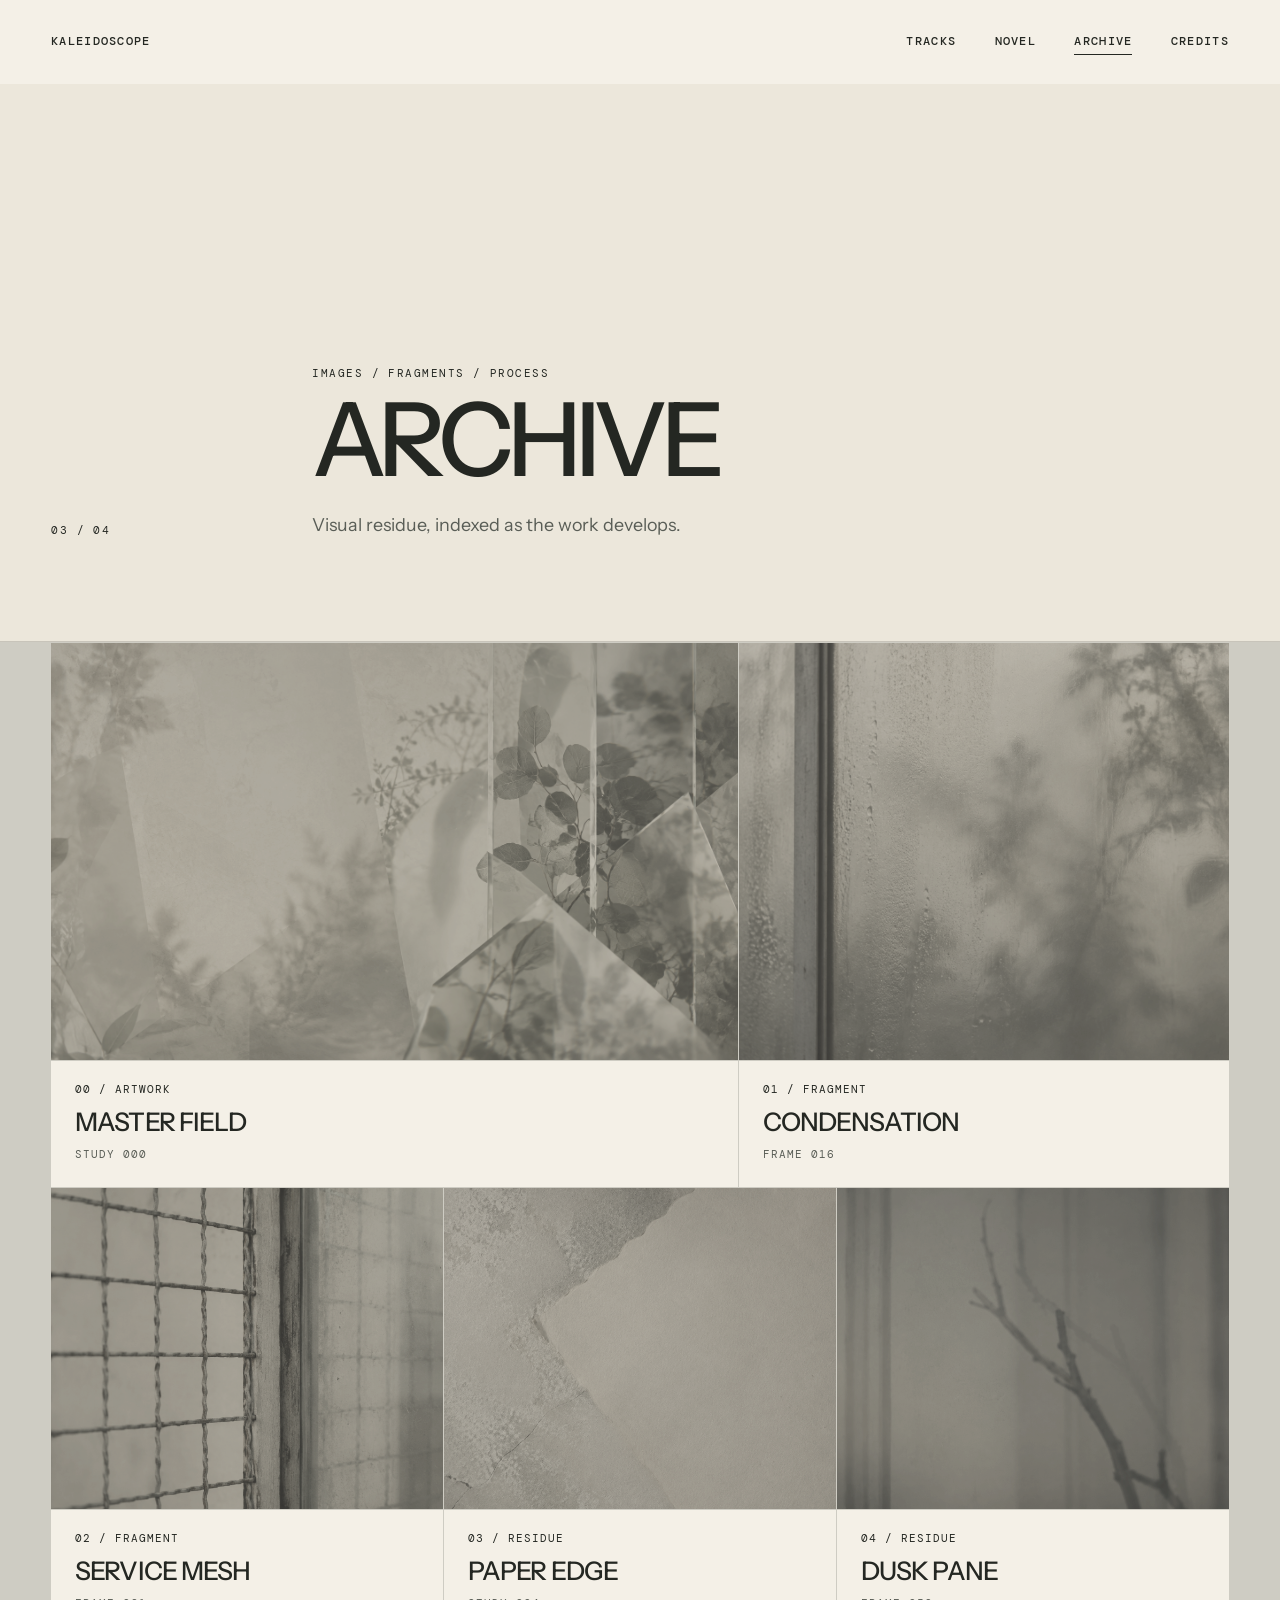
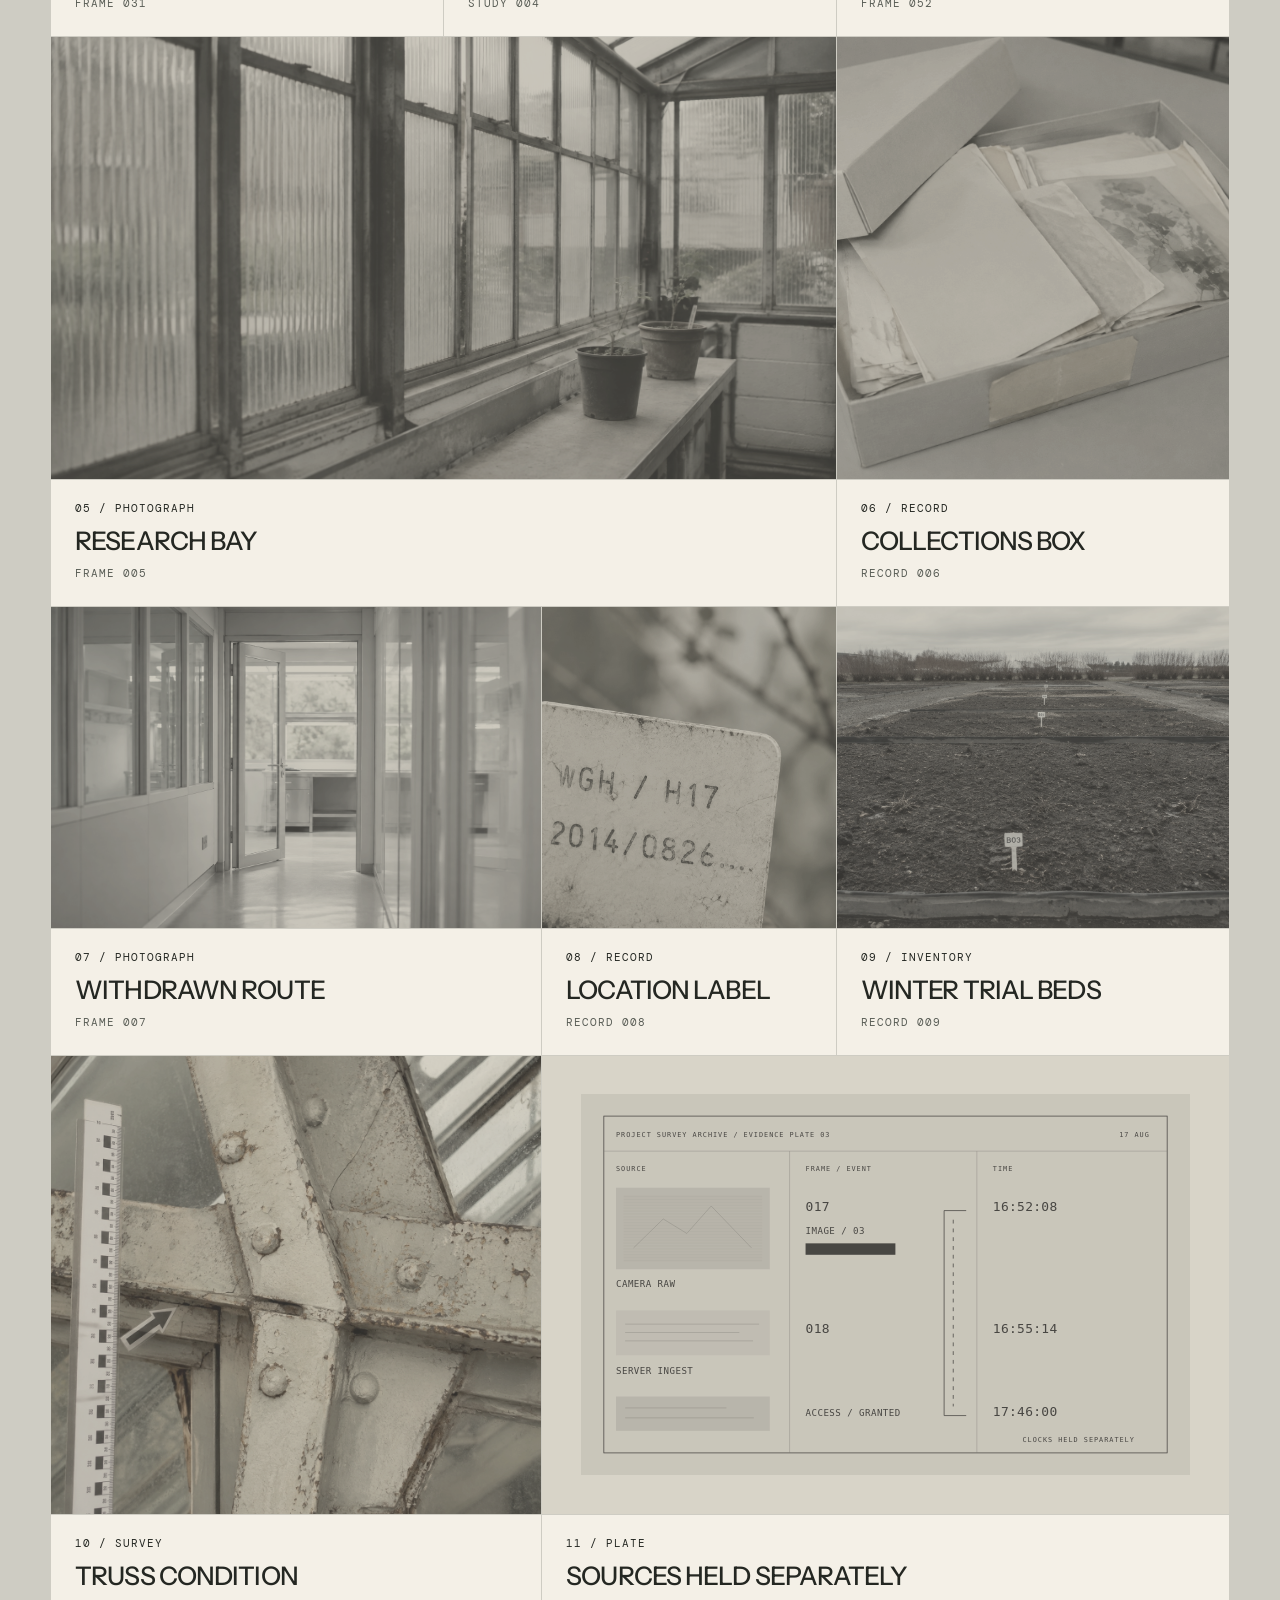
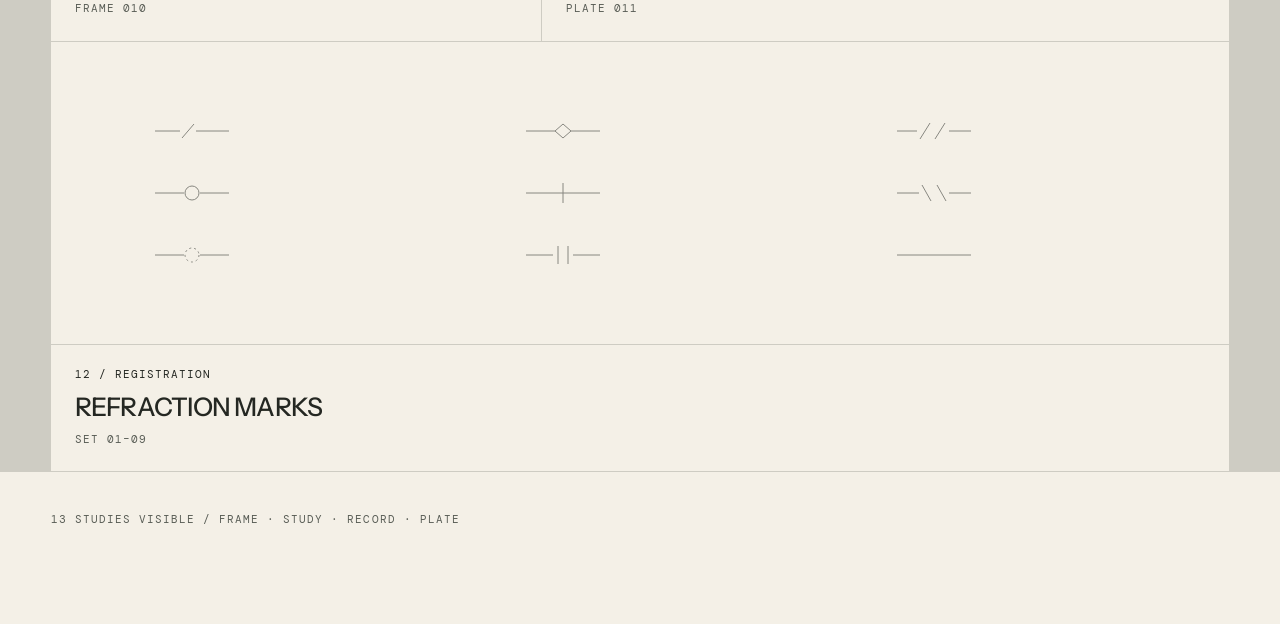
==== archive.html @ e3d9db4b "Add narrative image sequence" ====
<!doctype html>
<html lang="en">
<head>
  <meta charset="utf-8">
  <meta name="viewport" content="width=device-width, initial-scale=1">
  <title>Archive — Kaleidoscope</title>
  <link rel="stylesheet" href="css/main.css?v=20260908c">
</head>
<body>
  <header class="site-header is-scrolled" data-header>
    <a class="brand" href="index.html">KALEIDOSCOPE</a>
    <button class="menu-toggle" type="button" aria-expanded="false" aria-controls="site-nav">Menu</button>
    <nav class="site-nav" id="site-nav" aria-label="Primary navigation">
      <a href="tracks.html">Tracks</a><a href="novel.html">Novel</a><a href="archive.html" aria-current="page">Archive</a><a href="credits.html">Credits</a>
    </nav>
  </header>
  <main class="site-page">
    <header class="page-intro page-grid archive-intro">
      <p class="section-index">03 / 04</p>
      <div><p class="eyebrow">Images / fragments / process</p><h1>Archive</h1><p class="lede">Visual residue, indexed as the work develops.</p></div>
    </header>
    <section class="archive-grid" aria-label="Archive collections">
      <article class="archive-card archive-card--cover">
        <figure><img src="assets/images/kaleidoscope-hero.png" alt="Refracted leaves and glass from the Kaleidoscope cover study"></figure>
        <div class="archive-meta"><p>00 / Artwork</p><h2>Master field</h2><span>Study 000</span></div>
      </article>
      <article class="archive-card archive-card--glass">
        <figure><img src="assets/images/fragment-condensation.jpg" alt="Condensation and indistinct shadows on greenhouse glass" loading="lazy"></figure>
        <div class="archive-meta"><p>01 / Fragment</p><h2>Condensation</h2><span>Frame 016</span></div>
      </article>
      <article class="archive-card archive-card--mesh">
        <figure><img src="assets/images/fragment-mesh-glass.jpg" alt="A close crop of weathered wire mesh beside old glass" loading="lazy"></figure>
        <div class="archive-meta"><p>02 / Fragment</p><h2>Service mesh</h2><span>Frame 031</span></div>
      </article>
      <article class="archive-card archive-card--paper">
        <figure><img src="assets/images/fragment-paper-wall.jpg" alt="A torn paper edge crossing a pale weathered wall" loading="lazy"></figure>
        <div class="archive-meta"><p>03 / Residue</p><h2>Paper edge</h2><span>Study 004</span></div>
      </article>
      <article class="archive-card archive-card--dusk">
        <figure><img src="assets/images/fragment-dusk-branch.jpg" alt="A blurred branch doubled in a dusk window" loading="lazy"></figure>
        <div class="archive-meta"><p>04 / Residue</p><h2>Dusk pane</h2><span>Frame 052</span></div>
      </article>
      <article class="archive-card archive-card--research">
        <figure><img src="assets/images/research-greenhouse.jpg" alt="A quiet working bay inside the Old Garden research greenhouse" loading="lazy"></figure>
        <div class="archive-meta"><p>05 / Photograph</p><h2>Research bay</h2><span>Frame 005</span></div>
      </article>
      <article class="archive-card archive-card--box">
        <figure><img src="assets/images/archive-box.jpg" alt="An open gray archive box holding folders and a transparent photograph sleeve" loading="lazy"></figure>
        <div class="archive-meta"><p>06 / Record</p><h2>Collections box</h2><span>Record 006</span></div>
      </article>
      <article class="archive-card archive-card--corridor">
        <figure><img src="assets/images/orchid-corridor.jpg" alt="An empty cold-white research corridor and partly open glass door" loading="lazy"></figure>
        <div class="archive-meta"><p>07 / Photograph</p><h2>Withdrawn route</h2><span>Frame 007</span></div>
      </article>
      <article class="archive-card archive-card--label">
        <figure><img src="assets/images/h17-label.jpg" alt="A weathered plant label marked WGH H17 with a partial accession number" loading="lazy"></figure>
        <div class="archive-meta"><p>08 / Record</p><h2>Location label</h2><span>Record 008</span></div>
      </article>
      <article class="archive-card archive-card--beds">
        <figure><img src="assets/images/winter-trial-beds.jpg" alt="Empty-looking winter nursery beds with B03, B04, and B05 markers" loading="lazy"></figure>
        <div class="archive-meta"><p>09 / Inventory</p><h2>Winter trial beds</h2><span>Record 009</span></div>
      </article>
      <article class="archive-card archive-card--survey">
        <figure><img src="assets/images/condition-survey.jpg" alt="A corroded greenhouse truss joint beside a measurement scale" loading="lazy"></figure>
        <div class="archive-meta"><p>10 / Survey</p><h2>Truss condition</h2><span>Frame 010</span></div>
      </article>
      <article class="archive-card archive-card--plate">
        <figure><img src="assets/images/evidence-plate.svg" alt="Evidence plate separating camera, server, and badge timestamps" loading="lazy"></figure>
        <div class="archive-meta"><p>11 / Plate</p><h2>Sources held separately</h2><span>Plate 011</span></div>
      </article>
      <article class="archive-card archive-card--marks">
        <div class="archive-mark-set" aria-hidden="true">
          <svg><use href="assets/images/refraction-marks.svg#mark-01"></use></svg>
          <svg><use href="assets/images/refraction-marks.svg#mark-02"></use></svg>
          <svg><use href="assets/images/refraction-marks.svg#mark-03"></use></svg>
          <svg><use href="assets/images/refraction-marks.svg#mark-04"></use></svg>
          <svg><use href="assets/images/refraction-marks.svg#mark-05"></use></svg>
          <svg><use href="assets/images/refraction-marks.svg#mark-06"></use></svg>
          <svg><use href="assets/images/refraction-marks.svg#mark-07"></use></svg>
          <svg><use href="assets/images/refraction-marks.svg#mark-08"></use></svg>
          <svg><use href="assets/images/refraction-marks.svg#mark-09"></use></svg>
        </div>
        <div class="archive-meta"><p>12 / Registration</p><h2>Refraction marks</h2><span>Set 01–09</span></div>
      </article>
    </section>
    <p class="archive-status">13 studies visible / frame · study · record · plate</p>
  </main>
  <script src="js/main.js"></script>
</body>
</html>
---- css/main.css ----
@import url('https://api.fontshare.com/v2/css?f[]=cabinet-grotesk@500&display=swap');
@import url('https://fonts.googleapis.com/css2?family=DM+Mono:wght@300;400;500&family=Instrument+Sans:wght@400;500;600&family=Noto+Serif+SC:wght@400;500&display=swap');

:root {
  --paper: #ece7db;
  --paper-soft: #f4f0e7;
  --paper-deep: #d8d4c8;
  --ink: #242722;
  --ink-soft: #595d56;
  --sage: #747c70;
  --sage-dark: #50594f;
  --sage-pale: #c4c8bc;
  --glass-blue: #6f7c84;
  --cold-gray: #9ba1a0;
  --line: rgba(36, 39, 34, .18);
  --serif: "Noto Serif SC", "Songti SC", "STSong", Georgia, serif;
  --sans: "Instrument Sans", "Noto Sans SC", "PingFang SC", "Microsoft YaHei", sans-serif;
  --display: "Cabinet Grotesk", "Instrument Sans", "Noto Sans SC", "PingFang SC", sans-serif;
  --mono: "DM Mono", "SFMono-Regular", Consolas, monospace;
  --gutter: clamp(1.25rem, 4vw, 4.5rem);
  --header-h: 5.25rem;
}

* { box-sizing: border-box; }
html { scroll-behavior: smooth; }
body {
  margin: 0;
  background: var(--paper-soft);
  color: var(--ink);
  font-family: var(--sans);
  -webkit-font-smoothing: antialiased;
}
a { color: inherit; }
button { color: inherit; }
::selection { background: var(--glass-blue); color: var(--paper-soft); }
:focus-visible { outline: 1px solid var(--glass-blue); outline-offset: 5px; }

.site-header {
  position: fixed;
  z-index: 30;
  top: 0;
  left: 0;
  right: 0;
  height: var(--header-h);
  display: flex;
  align-items: center;
  justify-content: space-between;
  padding: 0 var(--gutter);
  border-bottom: 1px solid transparent;
  transition: background-color .25s ease, border-color .25s ease;
}
.site-header.is-scrolled {
  background: color-mix(in srgb, var(--paper-soft) 88%, transparent);
  border-color: var(--line);
  -webkit-backdrop-filter: blur(16px);
  backdrop-filter: blur(16px);
}
.home .site-header { color: #20231d; }
.brand,
.site-nav a,
.menu-toggle {
  font: 500 .73rem/1 var(--mono);
  letter-spacing: .11em;
  text-transform: uppercase;
  text-decoration: none;
}
.site-nav { display: flex; gap: clamp(1.25rem, 3vw, 3.5rem); }
.site-nav a { position: relative; padding: .45rem 0; }
.site-nav a::after {
  content: "";
  position: absolute;
  left: 0;
  right: 100%;
  bottom: 0;
  height: 1px;
  background: currentColor;
  transition: right .25s ease;
}
.site-nav a:hover::after,
.site-nav a[aria-current="page"]::after { right: 0; }
.menu-toggle { display: none; border: 0; background: none; padding: .6rem 0; }

.hero {
  position: relative;
  min-height: 100svh;
  overflow: hidden;
  background: var(--paper);
}
.hero-image,
.hero-wash { position: absolute; inset: -6px; }
.hero-image {
  background: url("../assets/images/kaleidoscope-hero.png") center/cover no-repeat;
  opacity: .72;
  -webkit-mask-image: linear-gradient(90deg, transparent 0%, rgba(0,0,0,.18) 27%, #000 63%);
  mask-image: linear-gradient(90deg, transparent 0%, rgba(0,0,0,.18) 27%, #000 63%);
  transform: translate3d(var(--parallax-x, 0), var(--parallax-y, 0), 0) scale(1.015);
  will-change: transform;
}
.hero-wash {
  background:
    linear-gradient(90deg, rgba(236,231,219,.12) 0%, rgba(236,231,219,.04) 58%, rgba(111,124,132,.08) 100%),
    linear-gradient(0deg, rgba(36,39,34,.08), transparent 30%);
}
.hero-copy {
  position: absolute;
  z-index: 2;
  left: var(--gutter);
  top: 50%;
  width: min(43rem, calc(100% - 2 * var(--gutter)));
  transform: translateY(-43%);
}
.eyebrow,
.section-index,
.kicker {
  margin: 0;
  font: 400 .7rem/1.5 var(--mono);
  letter-spacing: .13em;
  text-transform: uppercase;
}
.hero h1 {
  position: relative;
  margin: .8rem 0 0;
  font: 500 clamp(3.45rem, 9.5vw, 9.4rem)/.87 var(--display);
  letter-spacing: -.075em;
  text-transform: uppercase;
}
.hero h1::after {
  content: "KALEIDOSCOPE";
  position: absolute;
  inset: 0;
  color: rgba(111, 124, 132, .16);
  pointer-events: none;
  transform: translateX(1.5px);
}
.hero-cn {
  margin: 1.25rem 0 0 11px;
  font: 500 clamp(.95rem, 1.3vw, 1.25rem)/1.4 var(--serif);
  letter-spacing: .4em;
}
.hero-line {
  margin: clamp(3.25rem, 8vh, 6.5rem) 0 0;
  font: 500 clamp(1.15rem, 2vw, 1.75rem)/1.32 var(--sans);
  letter-spacing: -.03em;
}
.scroll-cue {
  position: absolute;
  z-index: 3;
  left: 50%;
  bottom: 1.7rem;
  display: grid;
  width: 3rem;
  height: 3rem;
  place-items: center;
  border: 1px solid rgba(37,39,32,.28);
  border-radius: 50%;
  background: rgba(241,235,220,.54);
  font-size: 1.25rem;
  text-decoration: none;
  transform: translateX(-50%);
  transition: transform .25s ease, background .25s ease;
}
.scroll-cue:hover { transform: translateX(-50%) translateY(3px); background: var(--paper-soft); }

.page-grid {
  display: grid;
  grid-template-columns: minmax(5.5rem, 1fr) minmax(0, 4fr);
  gap: 2rem;
  padding-inline: var(--gutter);
}
.entrance {
  position: relative;
  min-height: 62vh;
  align-items: start;
  padding-top: clamp(6rem, 11vw, 9rem);
  padding-bottom: clamp(6rem, 11vw, 9rem);
  background: var(--sage-dark);
  color: var(--paper-soft);
  overflow: hidden;
}
.entrance-copy { position: relative; z-index: 2; max-width: 32rem; }
.entrance-fragment {
  position: absolute;
  right: 0;
  bottom: 0;
  width: clamp(20rem, 35vw, 38rem);
  height: 64%;
  border: 1px solid rgba(244, 240, 231, .24);
  background: url("../assets/images/research-greenhouse.jpg") 74% center / cover no-repeat;
  opacity: .065;
  filter: grayscale(.82) contrast(.9);
  mix-blend-mode: luminosity;
  -webkit-mask-image: linear-gradient(135deg, transparent 0%, #000 42%);
  mask-image: linear-gradient(135deg, transparent 0%, #000 42%);
}
.entrance-fragment::after {
  content: "";
  position: absolute;
  inset: 8%;
  border: 1px dashed currentColor;
}
.entrance-fragment span {
  position: absolute;
  left: .75rem;
  bottom: .65rem;
  font: .58rem/1 var(--mono);
  letter-spacing: .08em;
  text-transform: uppercase;
}
.entrance-credit {
  margin: clamp(3rem, 7vw, 5rem) 0 1.5rem;
  font: 400 .76rem/1.4 var(--mono);
  letter-spacing: .1em;
  text-transform: uppercase;
}
.text-link,
.bracket-link {
  display: inline-flex;
  gap: .75rem;
  align-items: center;
  font: 500 .76rem/1 var(--mono);
  letter-spacing: .09em;
  text-transform: uppercase;
  text-decoration: none;
}
.text-link { border-bottom: 1px solid currentColor; padding-bottom: .55rem; }

.home-track-preview {
  padding: clamp(6rem, 11vw, 10rem) var(--gutter);
  background: var(--paper-soft);
}
.preview-head {
  display: grid;
  grid-template-columns: minmax(5.5rem, 1fr) minmax(0, 4fr);
  gap: 2rem;
  align-items: end;
  margin-bottom: clamp(3.5rem, 7vw, 6rem);
}
.preview-head h2 {
  margin: 0;
  font: 500 clamp(3rem, 7vw, 7rem)/.9 var(--sans);
  letter-spacing: -.07em;
  text-transform: uppercase;
}
.preview-list { border-top: 1px solid var(--line); }
.preview-list a {
  display: grid;
  grid-template-columns: minmax(5.5rem, 1fr) minmax(0, 4fr) auto;
  gap: 2rem;
  align-items: center;
  min-height: 5.5rem;
  border-bottom: 1px solid var(--line);
  text-decoration: none;
  transition: padding .25s ease, background-color .25s ease;
}
.preview-list a:hover {
  padding-inline: 1rem;
  background: color-mix(in srgb, var(--glass-blue) 12%, transparent);
}
.preview-list span { font: 400 .72rem/1 var(--mono); }
.preview-list strong {
  font: 500 clamp(1.1rem, 2vw, 1.7rem)/1.2 var(--sans);
  letter-spacing: -.025em;
}
.preview-list strong[lang] { font-family: var(--serif); }
.preview-all { margin-top: 3rem; }

.site-page { padding-top: var(--header-h); min-height: 100vh; }
.page-intro {
  min-height: 62vh;
  align-items: end;
  padding-top: 8rem;
  padding-bottom: clamp(4rem, 8vw, 7rem);
  background: var(--paper);
  border-bottom: 1px solid var(--line);
}
.page-intro h1,
.directory-head h1 {
  margin: .65rem 0 1.5rem;
  font: 500 clamp(3.1rem, 8vw, 8rem)/.92 var(--sans);
  letter-spacing: -.07em;
  text-transform: uppercase;
}
.lede { max-width: 39rem; margin: 0; color: var(--ink-soft); font-size: clamp(1rem, 1.4vw, 1.22rem); line-height: 1.55; }

.track-list { background: var(--paper-soft); }
.track {
  position: relative;
  min-height: clamp(22rem, 42vh, 28rem);
  display: grid;
  grid-template-columns: minmax(5.5rem, 1fr) minmax(14rem, 2.5fr) minmax(10rem, 1.5fr);
  gap: 2rem;
  align-items: center;
  padding: clamp(3rem, 7vw, 6.5rem) var(--gutter);
  border-bottom: 1px solid var(--line);
  overflow: hidden;
  transition: background-color .35s ease, color .35s ease;
}
.track.has-fragment { min-height: clamp(28rem, 56vh, 36rem); }
.track::before {
  content: "";
  position: absolute;
  inset: 0;
  opacity: 0;
  background: linear-gradient(120deg, rgba(111,124,132,.13), rgba(236,231,219,.18));
  transition: opacity .35s ease;
}
.track:hover::before { opacity: 1; }
.track > * { position: relative; z-index: 1; }
.track-mark {
  position: absolute;
  z-index: 2;
  left: var(--gutter);
  bottom: clamp(1.5rem, 3vw, 2.25rem);
  width: 4.4rem;
  height: 1.35rem;
  fill: none;
  stroke: currentColor;
  stroke-width: 1;
  stroke-linecap: square;
  opacity: .32;
}
.track-fragment {
  position: absolute;
  z-index: 0;
  margin: 0;
  pointer-events: none;
  mix-blend-mode: multiply;
}
.track-fragment img {
  display: block;
  width: 100%;
  height: 100%;
  object-fit: cover;
  filter: grayscale(.7) contrast(.88) saturate(.45);
}
.track-fragment-03 {
  top: 13%;
  right: 5%;
  width: clamp(9rem, 22vw, 21rem);
  height: 72%;
  opacity: .34;
  -webkit-mask-image: linear-gradient(90deg, transparent 0%, #000 22%, #000 76%, transparent 100%);
  mask-image: linear-gradient(90deg, transparent 0%, #000 22%, #000 76%, transparent 100%);
}
.track-fragment-03 img { object-position: 51% center; }
.track-fragment-03 span,
.track-fragment-04 span,
.track-fragment-08 span,
.track-fragment-09 span {
  position: absolute;
  z-index: 2;
  right: .85rem;
  bottom: .75rem;
  font: .58rem/1 var(--mono);
  letter-spacing: .1em;
  text-transform: uppercase;
}
.track-fragment-04 {
  right: 3%;
  bottom: 8%;
  width: min(38vw, 37rem);
  height: 54%;
  opacity: .3;
  -webkit-mask-image: linear-gradient(90deg, transparent, #000 24%, #000 88%, transparent);
  mask-image: linear-gradient(90deg, transparent, #000 24%, #000 88%, transparent);
}
.track-fragment-04 img { object-position: 18% 50%; }
.track-fragment-05 {
  top: 12%;
  right: 24%;
  width: clamp(10rem, 23vw, 22rem);
  height: 74%;
  opacity: .42;
  background: url("../assets/images/fragment-condensation.jpg") center / cover no-repeat;
  filter: grayscale(.62) contrast(.9);
  -webkit-mask-image: linear-gradient(90deg, transparent, #000 18%, #000 82%, transparent);
  mask-image: linear-gradient(90deg, transparent, #000 18%, #000 82%, transparent);
}
.track-fragment-05::before,
.track-fragment-05::after {
  content: "";
  position: absolute;
  inset: 0;
  background: inherit;
  mix-blend-mode: multiply;
}
.track-fragment-05::before {
  opacity: .52;
  filter: sepia(.35) hue-rotate(154deg) saturate(.9);
  clip-path: polygon(0 0, 100% 0, 100% 46%, 0 52%);
  transform: translateX(-3px);
}
.track-fragment-05::after {
  opacity: .45;
  filter: sepia(.25) hue-rotate(318deg) saturate(.75);
  clip-path: polygon(0 52%, 100% 46%, 100% 100%, 0 100%);
  transform: translateX(3px);
}
.track-fragment-05 span {
  position: absolute;
  z-index: 2;
  font: .58rem/1 var(--mono);
  letter-spacing: .1em;
  text-transform: uppercase;
}
.track-fragment-05 span { right: .4rem; bottom: .5rem; }
.track-shift:hover .track-fragment-05::before { transform: translateX(-5px); }
.track-shift:hover .track-fragment-05::after { transform: translateX(5px); }
.track-fragment-08 {
  right: 0;
  bottom: 0;
  width: min(42vw, 40rem);
  height: 43%;
  opacity: .16;
  -webkit-mask-image: linear-gradient(90deg, transparent, #000 24%, #000 88%, transparent);
  mask-image: linear-gradient(90deg, transparent, #000 24%, #000 88%, transparent);
}
.track-fragment-08 img { object-position: 50% 44%; filter: grayscale(.78) contrast(1.02) saturate(.3); }
.track-fragment-09 {
  right: 0;
  bottom: 0;
  width: min(44vw, 42rem);
  height: 38%;
  opacity: .34;
  -webkit-mask-image: linear-gradient(90deg, transparent, #000 24%, #000 88%, transparent);
  mask-image: linear-gradient(90deg, transparent, #000 24%, #000 88%, transparent);
}
.track-fragment-09 img { object-position: 60% 42%; }
.track-no { align-self: start; margin: 0; font: 400 .77rem/1 var(--mono); letter-spacing: .12em; }
.track-name h2,
.track-name > p:first-child {
  margin: 0;
  font: 500 clamp(2.2rem, 5.4vw, 5.5rem)/.95 var(--sans);
  letter-spacing: -.055em;
  text-transform: uppercase;
}
.track-name h2 span { font-family: var(--serif); text-transform: none; }
.track-name > p:not(:first-child) { margin: 1rem 0 0; font: 400 .78rem/1.4 var(--mono); letter-spacing: .09em; text-transform: uppercase; }
.track-actions { display: flex; gap: 1rem; justify-self: end; }
.track-actions button,
.track-actions a {
  min-width: 5.25rem;
  padding: .75rem .9rem;
  border: 1px solid currentColor;
  background: transparent;
  font: 500 .7rem/1 var(--mono);
  letter-spacing: .08em;
  text-align: center;
  text-decoration: none;
  text-transform: uppercase;
  cursor: pointer;
}
.track-actions button::before,
.track-actions a::before { content: "[ "; }
.track-actions button::after,
.track-actions a::after { content: " ]"; }
.track-actions button:hover,
.track-actions a:hover { background: var(--ink); color: var(--paper-soft); }
.track-actions button:disabled {
  min-width: 11.5rem;
  border-color: var(--line);
  color: var(--ink-soft);
  cursor: not-allowed;
  opacity: .72;
}
.track-actions button:disabled:hover { background: transparent; color: var(--ink-soft); }
.track-shift { min-height: clamp(30rem, 62vh, 40rem); background: color-mix(in srgb, var(--glass-blue) 14%, var(--paper-soft)); }
.track-shift:hover .track-name { text-shadow: -1px 0 rgba(139,109,88,.34), 1px 0 rgba(111,124,132,.5); }
.track:nth-child(n + 6) .track-name { transform: translateX(1px); }
.track:nth-child(n + 6) { border-bottom-color: color-mix(in srgb, var(--glass-blue) 40%, transparent); }

.archive-grid {
  display: grid;
  grid-template-columns: repeat(12, minmax(0, 1fr));
  gap: 1px;
  padding: 1px var(--gutter);
  background: var(--line);
}
.archive-card {
  min-height: 28rem;
  display: grid;
  grid-template-rows: minmax(0, 1fr) auto;
  background: var(--paper-soft);
  overflow: hidden;
}
.archive-card--cover { grid-column: span 7; min-height: 34rem; }
.archive-card--glass { grid-column: span 5; min-height: 34rem; }
.archive-card--mesh,
.archive-card--paper,
.archive-card--dusk { grid-column: span 4; }
.archive-card--research { grid-column: span 8; min-height: 32rem; }
.archive-card--box { grid-column: span 4; min-height: 32rem; }
.archive-card--corridor { grid-column: span 5; }
.archive-card--label { grid-column: span 3; }
.archive-card--beds { grid-column: span 4; }
.archive-card--survey { grid-column: span 5; min-height: 31rem; }
.archive-card--plate { grid-column: span 7; min-height: 31rem; }
.archive-card--marks { grid-column: 1 / -1; min-height: 19rem; }
.archive-card figure {
  min-height: 0;
  margin: 0;
  overflow: hidden;
  background: var(--paper-deep);
}
.archive-card img {
  display: block;
  width: 100%;
  height: 100%;
  object-fit: cover;
  opacity: .8;
  filter: grayscale(.52) saturate(.5) contrast(.9);
  mix-blend-mode: multiply;
  transition: transform .7s cubic-bezier(.2,.7,.2,1), filter .45s ease, opacity .45s ease;
}
.archive-card--cover img { object-position: 71% center; }
.archive-card--mesh img { object-position: 17% center; }
.archive-card--paper img { object-position: 64% center; }
.archive-card--glass img { object-position: 36% center; }
.archive-card--dusk img { object-position: 64% center; }
.archive-card--research img { object-position: 66% center; }
.archive-card--box img { object-position: center 56%; }
.archive-card--corridor img { object-position: center; }
.archive-card--label img { object-position: 47% center; }
.archive-card--beds img { object-position: center 58%; }
.archive-card--survey img { object-position: 57% center; filter: grayscale(.18) saturate(.62) contrast(.96); }
.archive-card--plate img { object-fit: contain; padding: clamp(1.25rem, 3vw, 2.5rem); filter: grayscale(1) contrast(.96); }
.archive-card:hover img { transform: scale(1.018); filter: grayscale(.35) saturate(.64) contrast(.94); opacity: .9; }
.archive-card--plate:hover img { filter: grayscale(1) contrast(.96); }
.archive-meta {
  display: grid;
  grid-template-columns: 1fr auto;
  gap: .7rem 1.5rem;
  padding: 1.35rem 1.5rem 1.5rem;
  border-top: 1px solid var(--line);
}
.archive-meta h2 { grid-column: 1 / -1; }
.archive-card p,
.archive-card span,
.archive-status { font: .7rem/1.4 var(--mono); letter-spacing: .09em; text-transform: uppercase; }
.archive-card p { margin: 0; }
.archive-card h2 { margin: 0; font: 500 clamp(1.1rem, 2vw, 1.7rem)/1.05 var(--sans); letter-spacing: -.035em; text-transform: uppercase; }
.archive-card span { color: var(--ink-soft); }
.archive-status { margin: 0; padding: 2.5rem var(--gutter) 6rem; color: var(--ink-soft); }
.archive-mark-set {
  display: grid;
  grid-template-columns: repeat(3, minmax(0, 1fr));
  gap: clamp(1.2rem, 3vw, 2.5rem) clamp(2rem, 7vw, 7rem);
  align-content: center;
  padding: clamp(2.5rem, 6vw, 5rem);
}
.archive-mark-set svg {
  width: min(100%, 8rem);
  height: 1.5rem;
  fill: none;
  stroke: currentColor;
  stroke-width: 1;
  opacity: .52;
}

.credit-list { padding: clamp(5rem, 10vw, 9rem) var(--gutter); }
.credit-list > div {
  display: grid;
  grid-template-columns: minmax(16rem, 2fr) 1fr;
  gap: 2rem;
  padding: 1.6rem 0;
  border-bottom: 1px solid var(--line);
  font-size: clamp(.9rem, 1.35vw, 1.15rem);
}
.credit-list strong { font-weight: 500; }
.credit-list p { margin: 5rem 0 0; font: .72rem/1.4 var(--mono); letter-spacing: .08em; text-transform: uppercase; }

@media (max-width: 760px) {
  :root { --header-h: 4.5rem; }
  .menu-toggle { display: block; }
  .site-nav {
    position: absolute;
    top: 100%;
    left: 0;
    right: 0;
    display: none;
    flex-direction: column;
    gap: 0;
    padding: .8rem var(--gutter) 1.4rem;
    background: var(--paper-soft);
    border-bottom: 1px solid var(--line);
  }
  .site-nav.is-open { display: flex; }
  .site-nav a { padding: .85rem 0; }
  .hero-copy { transform: translateY(-38%); }
  .hero h1 { font-size: clamp(2.6rem, 11.6vw, 4.8rem); }
  .hero-wash { background: linear-gradient(90deg, rgba(236,231,219,.72), rgba(236,231,219,.2)); }
  .page-grid { grid-template-columns: 1fr; }
  .entrance .section-index { margin-bottom: 2rem; }
  .entrance-fragment { right: 0; width: 52vw; height: 48%; opacity: .055; }
  .preview-head { grid-template-columns: 1fr; }
  .preview-list a { grid-template-columns: 2.5rem 1fr auto; gap: .8rem; }
  .page-intro { min-height: 54vh; gap: 3rem; }
  .track {
    min-height: 23rem;
    grid-template-columns: 1fr auto;
    align-content: space-between;
    gap: 2.5rem 1rem;
  }
  .track.has-fragment,
  .track-shift { min-height: 27rem; }
  .track-name { grid-column: 1 / -1; }
  .track-actions { justify-self: start; }
  .track-mark { left: auto; right: var(--gutter); bottom: 1.35rem; width: 3.75rem; }
  .track-fragment-03 { right: 3%; width: 34vw; opacity: .3; }
  .track-fragment-04 { right: 0; width: 72vw; opacity: .23; }
  .track-fragment-05 { right: 10%; width: 48vw; opacity: .32; }
  .track-fragment-08 { width: 76vw; height: 31%; opacity: .13; }
  .track-fragment-09 { width: 78vw; height: 31%; opacity: .28; }
  .archive-grid { grid-template-columns: 1fr; }
  .archive-card,
  .archive-card--cover,
  .archive-card--mesh,
  .archive-card--paper,
  .archive-card--glass,
  .archive-card--dusk,
  .archive-card--research,
  .archive-card--box,
  .archive-card--corridor,
  .archive-card--label,
  .archive-card--beds,
  .archive-card--survey,
  .archive-card--plate,
  .archive-card--marks { grid-column: 1; min-height: 22rem; }
  .archive-card--marks { min-height: 17rem; }
  .archive-mark-set { gap: 1.5rem 2.5rem; padding: 2.5rem 1.5rem; }
  .credit-list > div { grid-template-columns: 1fr; gap: .65rem; }
}

@media (prefers-reduced-motion: reduce) {
  html { scroll-behavior: auto; }
  *, *::before, *::after { animation-duration: .01ms !important; animation-iteration-count: 1 !important; transition-duration: .01ms !important; }
  .hero-image { transform: none; }
}
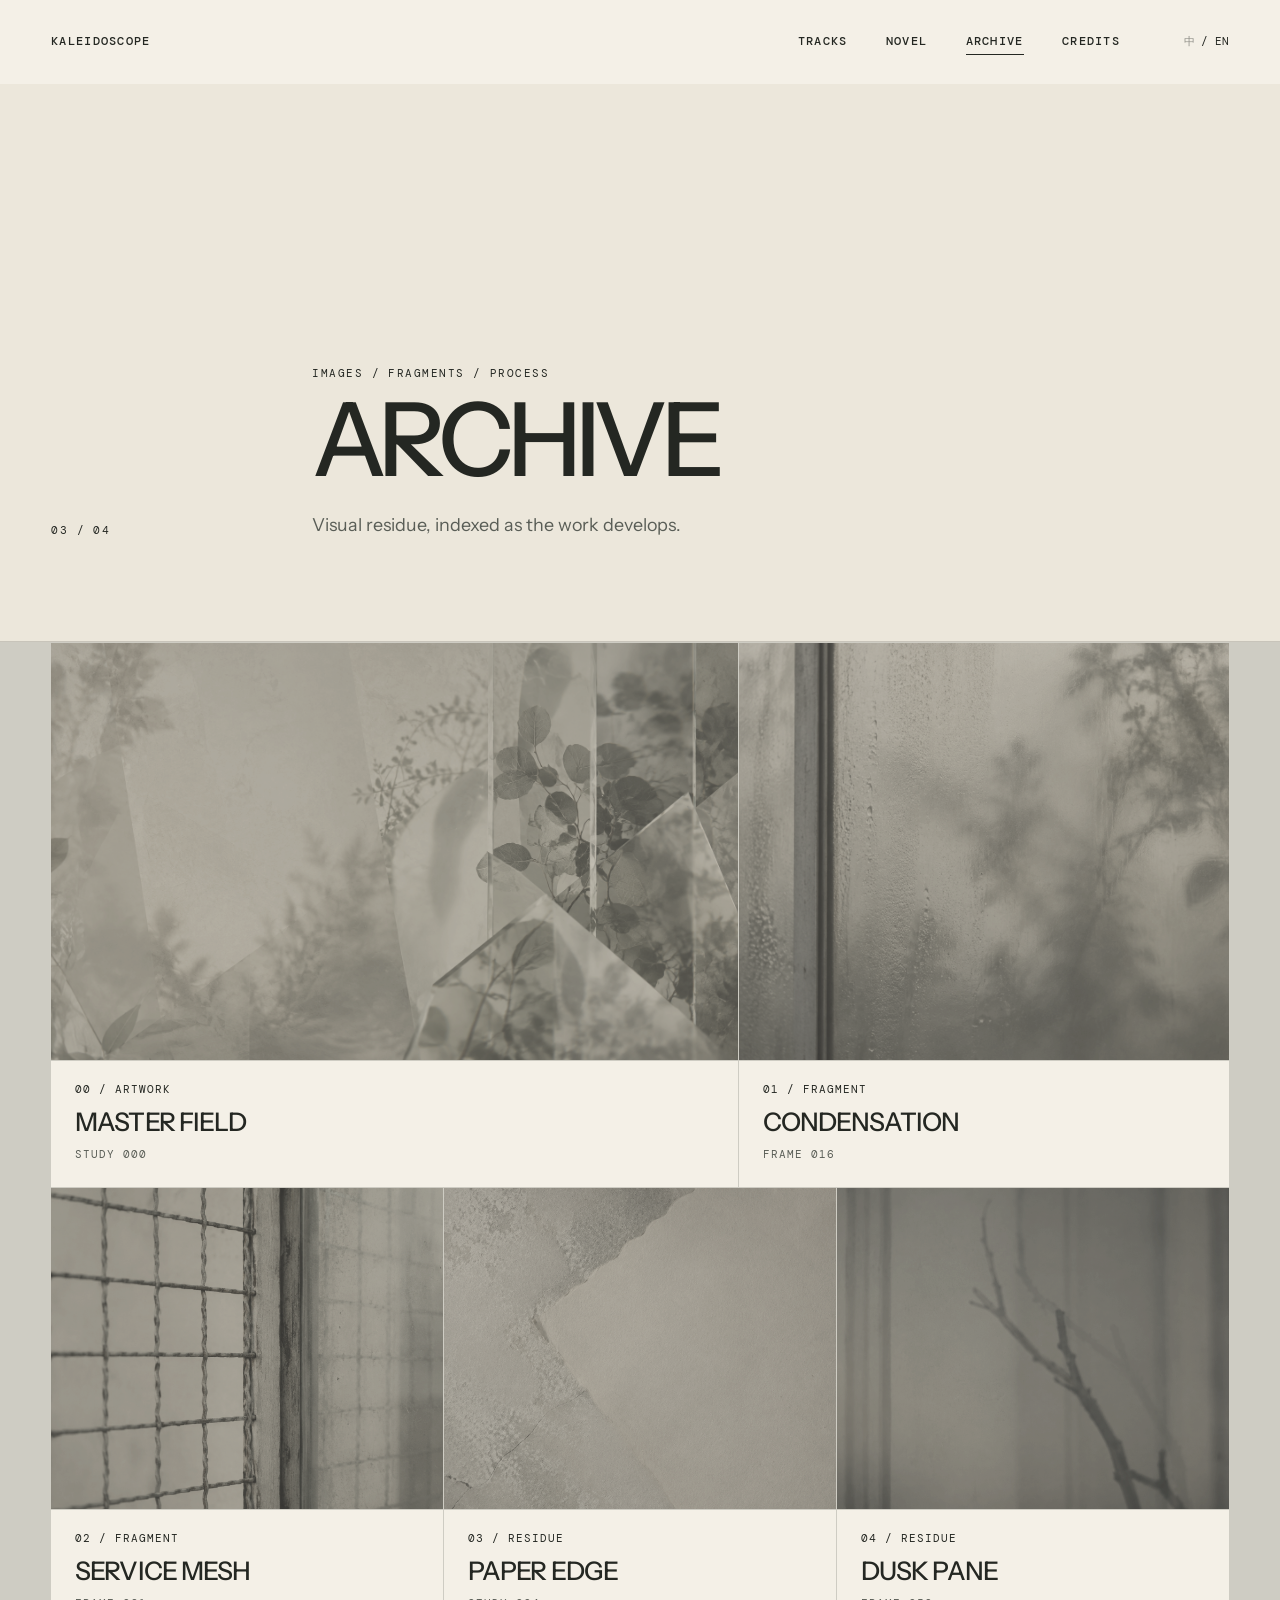
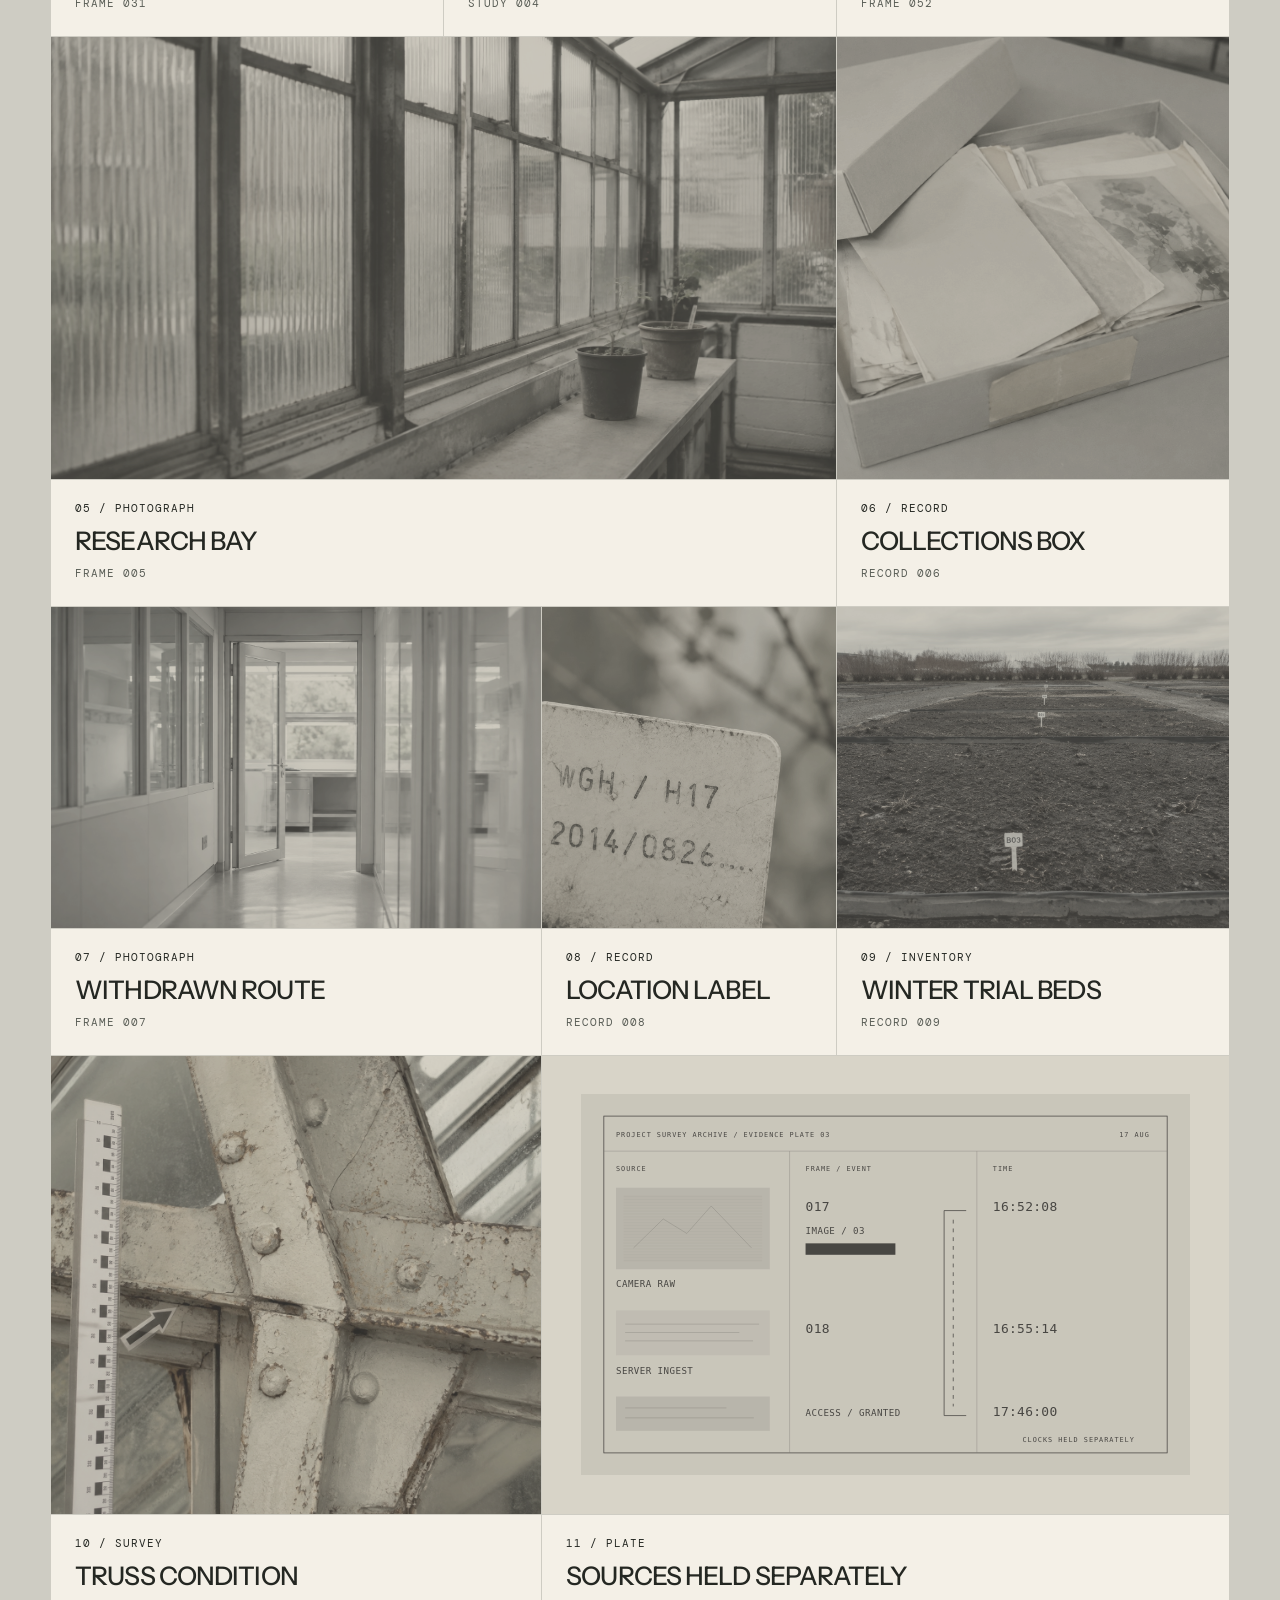
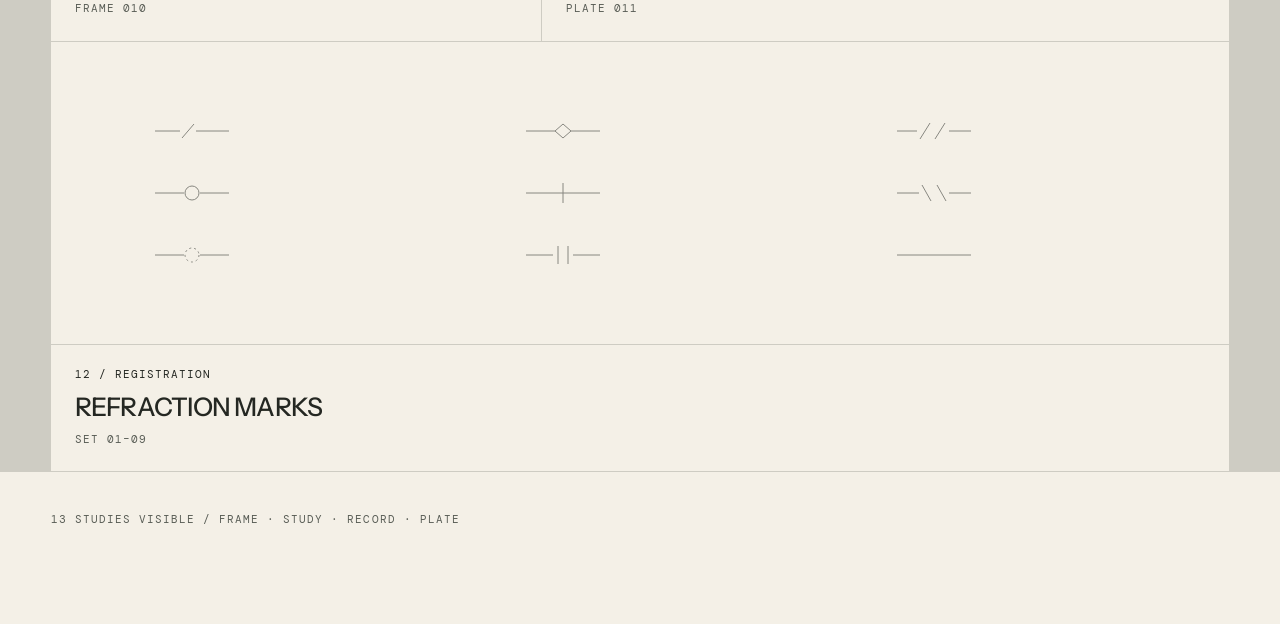
==== commit 15a3e192: "Refine homepage and add bilingual interface" ====
--- a/archive.html
+++ b/archive.html
@@ -4,22 +4,24 @@
   <meta charset="utf-8">
   <meta name="viewport" content="width=device-width, initial-scale=1">
   <title>Archive — Kaleidoscope</title>
-  <link rel="stylesheet" href="css/main.css?v=20260908c">
+  <link rel="stylesheet" href="css/main.css?v=20260908g">
+  <script src="js/i18n.js?v=20260908a" defer></script>
 </head>
 <body>
   <header class="site-header is-scrolled" data-header>
     <a class="brand" href="index.html">KALEIDOSCOPE</a>
-    <button class="menu-toggle" type="button" aria-expanded="false" aria-controls="site-nav">Menu</button>
-    <nav class="site-nav" id="site-nav" aria-label="Primary navigation">
-      <a href="tracks.html">Tracks</a><a href="novel.html">Novel</a><a href="archive.html" aria-current="page">Archive</a><a href="credits.html">Credits</a>
+    <button class="menu-toggle" type="button" aria-expanded="false" aria-controls="site-nav" data-i18n="nav.menu">Menu</button>
+    <nav class="site-nav" id="site-nav" aria-label="Primary navigation" data-i18n-aria-label="nav.label">
+      <a href="tracks.html" data-i18n="nav.tracks">Tracks</a><a href="novel.html" data-i18n="nav.novel">Novel</a><a href="archive.html" aria-current="page" data-i18n="nav.archive">Archive</a><a href="credits.html" data-i18n="nav.credits">Credits</a>
+      <span class="language-switch" role="group" aria-label="Language"><button type="button" data-lang="zh" aria-pressed="false">中</button><span aria-hidden="true">/</span><button type="button" data-lang="en" aria-pressed="false">EN</button></span>
     </nav>
   </header>
   <main class="site-page">
     <header class="page-intro page-grid archive-intro">
       <p class="section-index">03 / 04</p>
-      <div><p class="eyebrow">Images / fragments / process</p><h1>Archive</h1><p class="lede">Visual residue, indexed as the work develops.</p></div>
+      <div><p class="eyebrow" data-i18n="archive.eyebrow">Images / fragments / process</p><h1 data-i18n="archive.title">Archive</h1><p class="lede" data-i18n="archive.lede">Visual residue, indexed as the work develops.</p></div>
     </header>
-    <section class="archive-grid" aria-label="Archive collections">
+    <section class="archive-grid" aria-label="Archive collections" data-i18n-aria-label="archive.label">
       <article class="archive-card archive-card--cover">
         <figure><img src="assets/images/kaleidoscope-hero.png" alt="Refracted leaves and glass from the Kaleidoscope cover study"></figure>
         <div class="archive-meta"><p>00 / Artwork</p><h2>Master field</h2><span>Study 000</span></div>
@@ -83,7 +85,7 @@
         <div class="archive-meta"><p>12 / Registration</p><h2>Refraction marks</h2><span>Set 01–09</span></div>
       </article>
     </section>
-    <p class="archive-status">13 studies visible / frame · study · record · plate</p>
+    <p class="archive-status" data-i18n="archive.status">13 studies visible / frame · study · record · plate</p>
   </main>
   <script src="js/main.js"></script>
 </body>
--- a/css/main.css
+++ b/css/main.css
@@ -1,5 +1,4 @@
-@import url('https://api.fontshare.com/v2/css?f[]=cabinet-grotesk@500&display=swap');
-@import url('https://fonts.googleapis.com/css2?family=DM+Mono:wght@300;400;500&family=Instrument+Sans:wght@400;500;600&family=Noto+Serif+SC:wght@400;500&display=swap');
+@import url('https://fonts.googleapis.com/css2?family=DM+Mono:wght@300;400;500&family=Instrument+Sans:wght@400;500;600&family=Instrument+Serif:ital@0;1&family=Noto+Sans+SC:wght@400;500;600&family=Noto+Serif+SC:wght@400;500&display=swap');
 
 :root {
   --paper: #ece7db;
@@ -15,7 +14,7 @@
   --line: rgba(36, 39, 34, .18);
   --serif: "Noto Serif SC", "Songti SC", "STSong", Georgia, serif;
   --sans: "Instrument Sans", "Noto Sans SC", "PingFang SC", "Microsoft YaHei", sans-serif;
-  --display: "Cabinet Grotesk", "Instrument Sans", "Noto Sans SC", "PingFang SC", sans-serif;
+  --display: "Instrument Serif", "Noto Serif SC", Georgia, serif;
   --mono: "DM Mono", "SFMono-Regular", Consolas, monospace;
   --gutter: clamp(1.25rem, 4vw, 4.5rem);
   --header-h: 5.25rem;
@@ -78,6 +77,25 @@
 }
 .site-nav a:hover::after,
 .site-nav a[aria-current="page"]::after { right: 0; }
+.language-switch {
+  display: inline-flex;
+  gap: .38rem;
+  align-items: center;
+  margin-left: clamp(.75rem, 2vw, 2rem);
+  font: 400 .68rem/1 var(--mono);
+  letter-spacing: .06em;
+}
+.language-switch button {
+  border: 0;
+  padding: .45rem 0;
+  background: none;
+  color: inherit;
+  font: inherit;
+  cursor: pointer;
+  opacity: .48;
+}
+.language-switch button:hover,
+.language-switch button.is-active { opacity: 1; }
 .menu-toggle { display: none; border: 0; background: none; padding: .6rem 0; }
 
 .hero {
@@ -119,28 +137,21 @@
 }
 .hero h1 {
   position: relative;
-  margin: .8rem 0 0;
-  font: 500 clamp(3.45rem, 9.5vw, 9.4rem)/.87 var(--display);
-  letter-spacing: -.075em;
-  text-transform: uppercase;
-}
-.hero h1::after {
-  content: "KALEIDOSCOPE";
-  position: absolute;
-  inset: 0;
-  color: rgba(111, 124, 132, .16);
-  pointer-events: none;
-  transform: translateX(1.5px);
+  margin: .75rem 0 0;
+  font: 400 clamp(4rem, 8.2vw, 8rem)/.9 var(--display);
+  letter-spacing: -.035em;
+  text-transform: uppercase;
 }
 .hero-cn {
-  margin: 1.25rem 0 0 11px;
+  margin: .65rem 0 0 .08em;
   font: 500 clamp(.95rem, 1.3vw, 1.25rem)/1.4 var(--serif);
-  letter-spacing: .4em;
-}
-.hero-line {
-  margin: clamp(3.25rem, 8vh, 6.5rem) 0 0;
-  font: 500 clamp(1.15rem, 2vw, 1.75rem)/1.32 var(--sans);
-  letter-spacing: -.03em;
+  letter-spacing: .2em;
+}
+.hero-meta {
+  margin: clamp(3rem, 7vh, 5.75rem) 0 0;
+  font: 400 .72rem/1.4 var(--mono);
+  letter-spacing: .12em;
+  text-transform: uppercase;
 }
 .scroll-cue {
   position: absolute;
@@ -170,14 +181,41 @@
 .entrance {
   position: relative;
   min-height: 62vh;
-  align-items: start;
+  display: flex;
+  align-items: center;
   padding-top: clamp(6rem, 11vw, 9rem);
   padding-bottom: clamp(6rem, 11vw, 9rem);
+  padding-inline: var(--gutter);
   background: var(--sage-dark);
   color: var(--paper-soft);
   overflow: hidden;
 }
-.entrance-copy { position: relative; z-index: 2; max-width: 32rem; }
+.entrance-portals {
+  position: relative;
+  z-index: 2;
+  width: min(46rem, 72vw);
+  border-top: 1px solid rgba(244, 240, 231, .3);
+}
+.entrance-portals a {
+  display: grid;
+  grid-template-columns: 4rem 1fr auto;
+  gap: 1.5rem;
+  align-items: center;
+  min-height: 6rem;
+  border-bottom: 1px solid rgba(244, 240, 231, .3);
+  text-decoration: none;
+  transition: padding .25s ease, background-color .25s ease;
+}
+.entrance-portals a:hover {
+  padding-inline: 1rem;
+  background: rgba(244, 240, 231, .06);
+}
+.entrance-portals span { font: 400 .7rem/1 var(--mono); letter-spacing: .1em; }
+.entrance-portals strong {
+  font: 400 clamp(1.55rem, 3vw, 2.8rem)/1 var(--display);
+  letter-spacing: -.025em;
+  text-transform: uppercase;
+}
 .entrance-fragment {
   position: absolute;
   right: 0;
@@ -204,12 +242,6 @@
   bottom: .65rem;
   font: .58rem/1 var(--mono);
   letter-spacing: .08em;
-  text-transform: uppercase;
-}
-.entrance-credit {
-  margin: clamp(3rem, 7vw, 5rem) 0 1.5rem;
-  font: 400 .76rem/1.4 var(--mono);
-  letter-spacing: .1em;
   text-transform: uppercase;
 }
 .text-link,
@@ -586,11 +618,13 @@
   }
   .site-nav.is-open { display: flex; }
   .site-nav a { padding: .85rem 0; }
+  .language-switch { margin: .65rem 0 0; padding-top: .35rem; }
   .hero-copy { transform: translateY(-38%); }
-  .hero h1 { font-size: clamp(2.6rem, 11.6vw, 4.8rem); }
+  .hero h1 { font-size: clamp(3rem, 13vw, 5rem); }
   .hero-wash { background: linear-gradient(90deg, rgba(236,231,219,.72), rgba(236,231,219,.2)); }
   .page-grid { grid-template-columns: 1fr; }
-  .entrance .section-index { margin-bottom: 2rem; }
+  .entrance-portals { width: 100%; }
+  .entrance-portals a { grid-template-columns: 2.5rem 1fr auto; min-height: 5.25rem; gap: .8rem; }
   .entrance-fragment { right: 0; width: 52vw; height: 48%; opacity: .055; }
   .preview-head { grid-template-columns: 1fr; }
   .preview-list a { grid-template-columns: 2.5rem 1fr auto; gap: .8rem; }
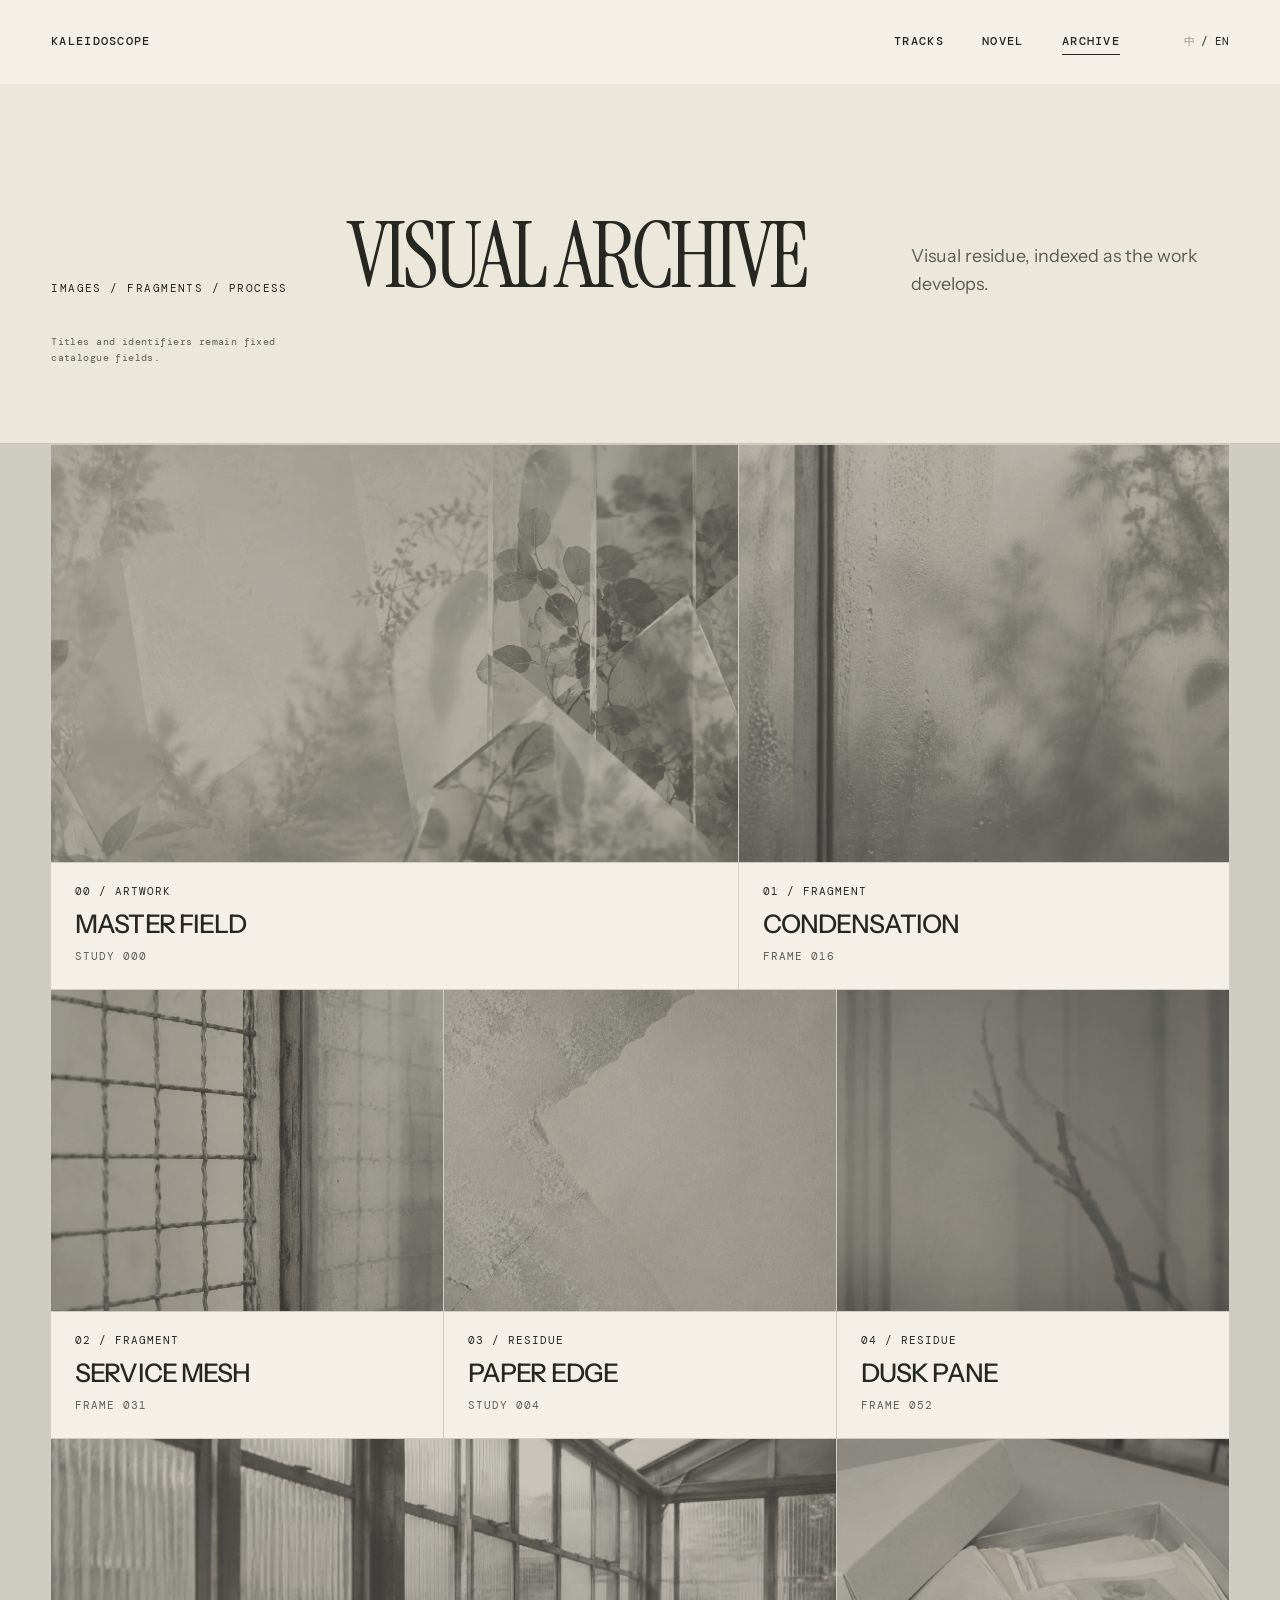
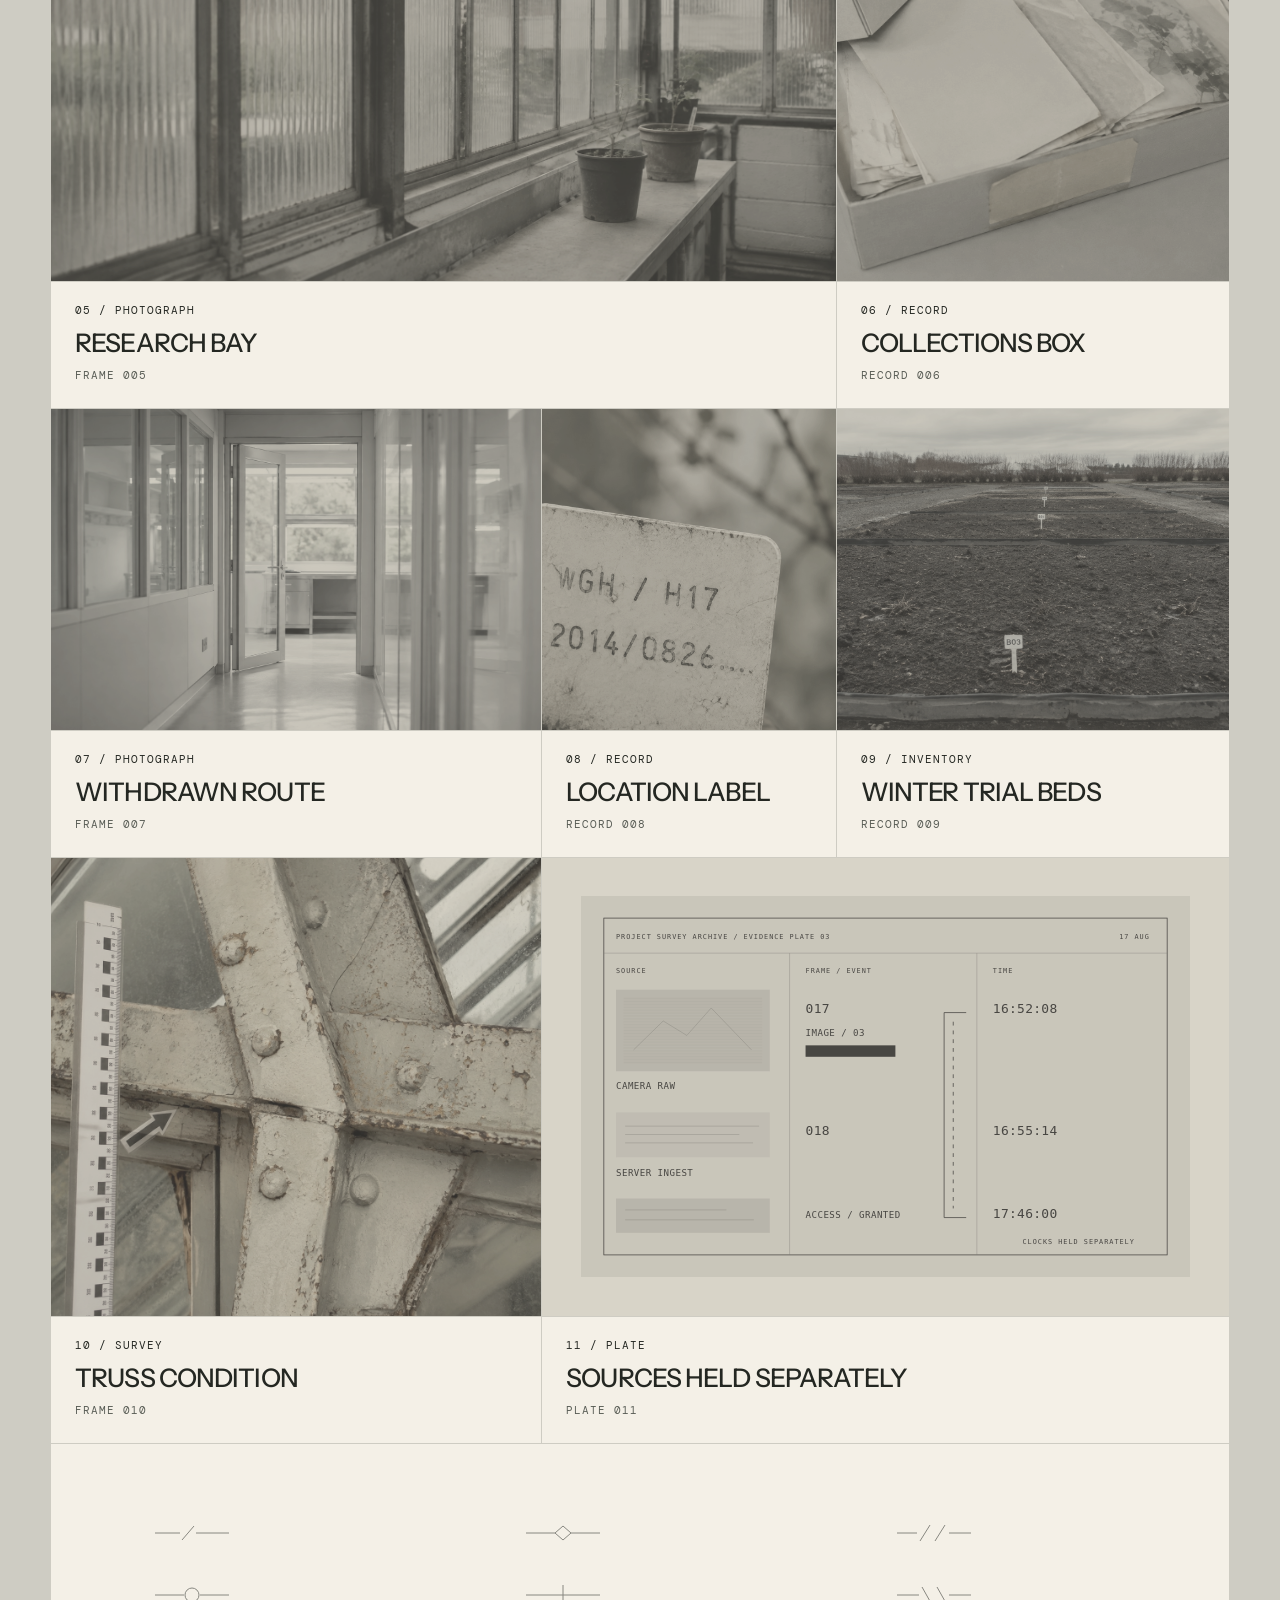
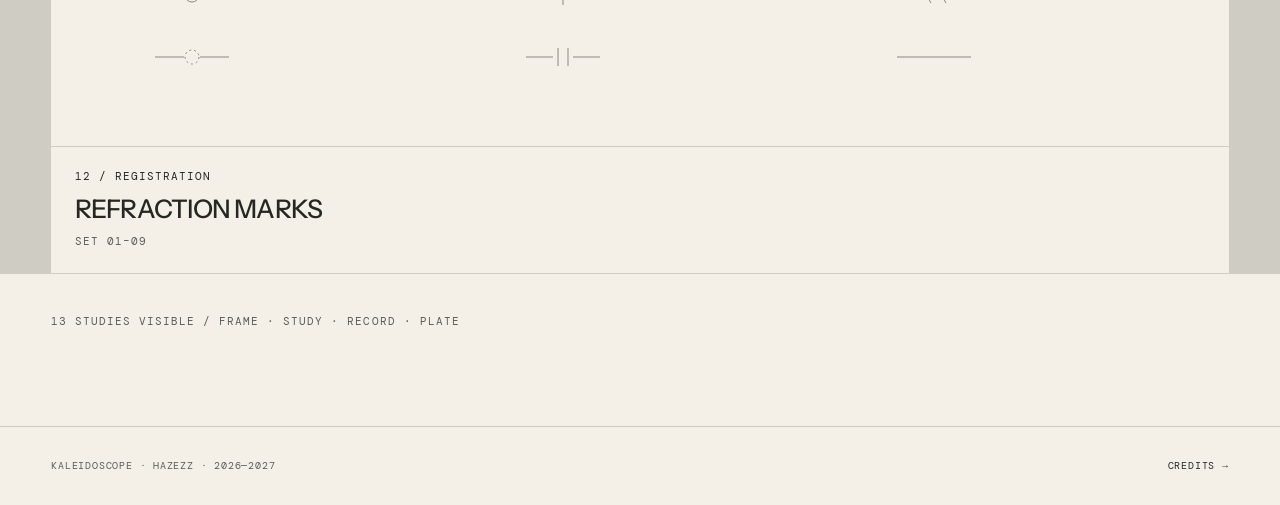
==== commit 08c6692c: "Restructure site around master index" ====
--- a/archive.html
+++ b/archive.html
@@ -4,73 +4,73 @@
   <meta charset="utf-8">
   <meta name="viewport" content="width=device-width, initial-scale=1">
   <title>Archive — Kaleidoscope</title>
-  <link rel="stylesheet" href="css/main.css?v=20260908g">
-  <script src="js/i18n.js?v=20260908a" defer></script>
+  <meta name="description" content="The visual archive of Kaleidoscope by HazezZ.">
+  <link rel="stylesheet" href="css/main.css?v=20260909j">
+  <script src="js/i18n.js?v=20260909j" defer></script>
 </head>
 <body>
   <header class="site-header is-scrolled" data-header>
     <a class="brand" href="index.html">KALEIDOSCOPE</a>
     <button class="menu-toggle" type="button" aria-expanded="false" aria-controls="site-nav" data-i18n="nav.menu">Menu</button>
     <nav class="site-nav" id="site-nav" aria-label="Primary navigation" data-i18n-aria-label="nav.label">
-      <a href="tracks.html" data-i18n="nav.tracks">Tracks</a><a href="novel.html" data-i18n="nav.novel">Novel</a><a href="archive.html" aria-current="page" data-i18n="nav.archive">Archive</a><a href="credits.html" data-i18n="nav.credits">Credits</a>
+      <a href="tracks.html" data-i18n="nav.tracks">Tracks</a><a href="novel.html" data-i18n="nav.novel">Novel</a><a href="archive.html" aria-current="page" data-i18n="nav.archive">Archive</a>
       <span class="language-switch" role="group" aria-label="Language"><button type="button" data-lang="zh" aria-pressed="false">中</button><span aria-hidden="true">/</span><button type="button" data-lang="en" aria-pressed="false">EN</button></span>
     </nav>
   </header>
   <main class="site-page">
-    <header class="page-intro page-grid archive-intro">
-      <p class="section-index">03 / 04</p>
-      <div><p class="eyebrow" data-i18n="archive.eyebrow">Images / fragments / process</p><h1 data-i18n="archive.title">Archive</h1><p class="lede" data-i18n="archive.lede">Visual residue, indexed as the work develops.</p></div>
+    <header class="compact-intro archive-intro">
+      <p class="eyebrow" data-i18n="archive.eyebrow">Images / fragments / process</p><h1 data-i18n="archive.title">Visual archive</h1><p class="lede" data-i18n="archive.lede">Visual residue, indexed as the work develops.</p><p class="archive-system-note" data-i18n="archive.systemNote">Titles and identifiers remain fixed catalogue fields.</p>
     </header>
     <section class="archive-grid" aria-label="Archive collections" data-i18n-aria-label="archive.label">
-      <article class="archive-card archive-card--cover">
+      <article class="archive-card archive-card--cover" id="archive-00" role="button" tabindex="0" data-archive-item data-archive-image="assets/images/kaleidoscope-hero.png" data-archive-id="STUDY 000" data-archive-title="MASTER FIELD" data-archive-appears="HOME / COVER">
         <figure><img src="assets/images/kaleidoscope-hero.png" alt="Refracted leaves and glass from the Kaleidoscope cover study"></figure>
         <div class="archive-meta"><p>00 / Artwork</p><h2>Master field</h2><span>Study 000</span></div>
       </article>
-      <article class="archive-card archive-card--glass">
+      <article class="archive-card archive-card--glass" id="archive-01" role="button" tabindex="0" data-archive-item data-archive-image="assets/images/fragment-condensation.jpg" data-archive-id="FRAME 016" data-archive-title="CONDENSATION" data-archive-appears="NOVEL INDEX / I">
         <figure><img src="assets/images/fragment-condensation.jpg" alt="Condensation and indistinct shadows on greenhouse glass" loading="lazy"></figure>
         <div class="archive-meta"><p>01 / Fragment</p><h2>Condensation</h2><span>Frame 016</span></div>
       </article>
-      <article class="archive-card archive-card--mesh">
+      <article class="archive-card archive-card--mesh" id="archive-02" role="button" tabindex="0" data-archive-item data-archive-image="assets/images/fragment-mesh-glass.jpg" data-archive-id="FRAME 031" data-archive-title="SERVICE MESH" data-archive-appears="IV / ARCHIVE">
         <figure><img src="assets/images/fragment-mesh-glass.jpg" alt="A close crop of weathered wire mesh beside old glass" loading="lazy"></figure>
         <div class="archive-meta"><p>02 / Fragment</p><h2>Service mesh</h2><span>Frame 031</span></div>
       </article>
-      <article class="archive-card archive-card--paper">
+      <article class="archive-card archive-card--paper" id="archive-03" role="button" tabindex="0" data-archive-item data-archive-image="assets/images/fragment-paper-wall.jpg" data-archive-id="STUDY 004" data-archive-title="PAPER EDGE" data-archive-appears="IX / ARCHIVE">
         <figure><img src="assets/images/fragment-paper-wall.jpg" alt="A torn paper edge crossing a pale weathered wall" loading="lazy"></figure>
         <div class="archive-meta"><p>03 / Residue</p><h2>Paper edge</h2><span>Study 004</span></div>
       </article>
-      <article class="archive-card archive-card--dusk">
+      <article class="archive-card archive-card--dusk" id="archive-04" role="button" tabindex="0" data-archive-item data-archive-image="assets/images/fragment-dusk-branch.jpg" data-archive-id="FRAME 052" data-archive-title="DUSK PANE" data-archive-appears="IX / TRACK 09">
         <figure><img src="assets/images/fragment-dusk-branch.jpg" alt="A blurred branch doubled in a dusk window" loading="lazy"></figure>
         <div class="archive-meta"><p>04 / Residue</p><h2>Dusk pane</h2><span>Frame 052</span></div>
       </article>
-      <article class="archive-card archive-card--research">
+      <article class="archive-card archive-card--research" id="archive-05" role="button" tabindex="0" data-archive-item data-archive-image="assets/images/research-greenhouse.jpg" data-archive-id="FRAME 005" data-archive-title="RESEARCH BAY" data-archive-appears="HOME / ARCHIVE">
         <figure><img src="assets/images/research-greenhouse.jpg" alt="A quiet working bay inside the Old Garden research greenhouse" loading="lazy"></figure>
         <div class="archive-meta"><p>05 / Photograph</p><h2>Research bay</h2><span>Frame 005</span></div>
       </article>
-      <article class="archive-card archive-card--box">
+      <article class="archive-card archive-card--box" id="archive-06" role="button" tabindex="0" data-archive-item data-archive-image="assets/images/archive-box.jpg" data-archive-id="RECORD 006" data-archive-title="COLLECTIONS BOX" data-archive-appears="I / ARCHIVE">
         <figure><img src="assets/images/archive-box.jpg" alt="An open gray archive box holding folders and a transparent photograph sleeve" loading="lazy"></figure>
         <div class="archive-meta"><p>06 / Record</p><h2>Collections box</h2><span>Record 006</span></div>
       </article>
-      <article class="archive-card archive-card--corridor">
+      <article class="archive-card archive-card--corridor" id="archive-07" role="button" tabindex="0" data-archive-item data-archive-image="assets/images/orchid-corridor.jpg" data-archive-id="FRAME 007" data-archive-title="WITHDRAWN ROUTE" data-archive-appears="III / TRACK 03">
         <figure><img src="assets/images/orchid-corridor.jpg" alt="An empty cold-white research corridor and partly open glass door" loading="lazy"></figure>
         <div class="archive-meta"><p>07 / Photograph</p><h2>Withdrawn route</h2><span>Frame 007</span></div>
       </article>
-      <article class="archive-card archive-card--label">
+      <article class="archive-card archive-card--label" id="archive-08" role="button" tabindex="0" data-archive-item data-archive-image="assets/images/h17-label.jpg" data-archive-id="RECORD 008" data-archive-title="LOCATION LABEL" data-archive-appears="VI / VII">
         <figure><img src="assets/images/h17-label.jpg" alt="A weathered plant label marked WGH H17 with a partial accession number" loading="lazy"></figure>
         <div class="archive-meta"><p>08 / Record</p><h2>Location label</h2><span>Record 008</span></div>
       </article>
-      <article class="archive-card archive-card--beds">
+      <article class="archive-card archive-card--beds" id="archive-09" role="button" tabindex="0" data-archive-item data-archive-image="assets/images/winter-trial-beds.jpg" data-archive-id="RECORD 009" data-archive-title="WINTER TRIAL BEDS" data-archive-appears="VII">
         <figure><img src="assets/images/winter-trial-beds.jpg" alt="Empty-looking winter nursery beds with B03, B04, and B05 markers" loading="lazy"></figure>
         <div class="archive-meta"><p>09 / Inventory</p><h2>Winter trial beds</h2><span>Record 009</span></div>
       </article>
-      <article class="archive-card archive-card--survey">
+      <article class="archive-card archive-card--survey" id="archive-10" role="button" tabindex="0" data-archive-item data-archive-image="assets/images/condition-survey.jpg" data-archive-id="FRAME 010" data-archive-title="TRUSS CONDITION" data-archive-appears="VIII / TRACK 08">
         <figure><img src="assets/images/condition-survey.jpg" alt="A corroded greenhouse truss joint beside a measurement scale" loading="lazy"></figure>
         <div class="archive-meta"><p>10 / Survey</p><h2>Truss condition</h2><span>Frame 010</span></div>
       </article>
-      <article class="archive-card archive-card--plate">
+      <article class="archive-card archive-card--plate" id="archive-11" role="button" tabindex="0" data-archive-item data-archive-image="assets/images/evidence-plate.svg" data-archive-id="PLATE 011" data-archive-title="SOURCES HELD SEPARATELY" data-archive-appears="V / VIII">
         <figure><img src="assets/images/evidence-plate.svg" alt="Evidence plate separating camera, server, and badge timestamps" loading="lazy"></figure>
         <div class="archive-meta"><p>11 / Plate</p><h2>Sources held separately</h2><span>Plate 011</span></div>
       </article>
-      <article class="archive-card archive-card--marks">
+      <article class="archive-card archive-card--marks" id="archive-12" role="button" tabindex="0" data-archive-item data-archive-kind="marks" data-archive-id="SET 01–09" data-archive-title="REFRACTION MARKS" data-archive-appears="TRACKS / SITE SYSTEM">
         <div class="archive-mark-set" aria-hidden="true">
           <svg><use href="assets/images/refraction-marks.svg#mark-01"></use></svg>
           <svg><use href="assets/images/refraction-marks.svg#mark-02"></use></svg>
@@ -87,6 +87,15 @@
     </section>
     <p class="archive-status" data-i18n="archive.status">13 studies visible / frame · study · record · plate</p>
   </main>
-  <script src="js/main.js"></script>
+  <dialog class="archive-dialog" data-archive-dialog aria-labelledby="archive-dialog-title">
+    <button type="button" class="archive-dialog-close" data-archive-close data-i18n-aria-label="archive.close">Close</button>
+    <div class="archive-dialog-visual" data-archive-dialog-visual></div>
+    <div class="archive-dialog-meta">
+      <p data-archive-dialog-id></p>
+      <h2 id="archive-dialog-title" data-archive-dialog-title></h2>
+      <p><span data-i18n="archive.appears">Appears in</span> <strong data-archive-dialog-appears></strong></p>
+    </div>
+  </dialog>
+  <script src="js/main.js?v=20260909j"></script>
 </body>
 </html>
--- a/css/main.css
+++ b/css/main.css
@@ -670,3 +670,390 @@
   *, *::before, *::after { animation-duration: .01ms !important; animation-iteration-count: 1 !important; transition-duration: .01ms !important; }
   .hero-image { transform: none; }
 }
+
+/* 2026-09 information architecture */
+.master-index {
+  padding: clamp(6rem, 10vw, 9rem) var(--gutter) clamp(7rem, 12vw, 11rem);
+  background: var(--paper-soft);
+}
+.master-index-head {
+  display: grid;
+  grid-template-columns: minmax(5.5rem, 1fr) minmax(16rem, 2.25fr) minmax(15rem, 1.75fr);
+  gap: 2rem;
+  align-items: end;
+  margin-bottom: clamp(3.5rem, 6vw, 5.5rem);
+}
+.master-index-head h2,
+.home-archive h2,
+.compact-intro h1 {
+  margin: 0;
+  font: 400 clamp(3rem, 7vw, 7rem)/.9 var(--display);
+  letter-spacing: -.045em;
+  text-transform: uppercase;
+}
+.master-index-head > p:last-child {
+  max-width: 26rem;
+  margin: 0;
+  color: var(--ink-soft);
+  font-size: clamp(.95rem, 1.35vw, 1.15rem);
+  line-height: 1.55;
+}
+.master-index-labels,
+.master-index-list article {
+  display: grid;
+  grid-template-columns: 4rem minmax(12rem, 2.2fr) minmax(10rem, 1.4fr) minmax(7rem, 1fr);
+  gap: 1.5rem;
+  align-items: center;
+}
+.master-index-list article[id],
+.track-row,
+.archive-card { scroll-margin-top: calc(var(--header-h) + 1rem); }
+.master-index-labels {
+  padding: 0 0 .8rem;
+  border-bottom: 1px solid var(--ink);
+  color: var(--ink-soft);
+  font: 400 .62rem/1 var(--mono);
+  letter-spacing: .11em;
+  text-transform: uppercase;
+}
+.master-index-labels span:first-child { grid-column: 2; }
+.master-index-list article {
+  min-height: 5.25rem;
+  border-bottom: 1px solid var(--line);
+  transition: padding .25s ease, background-color .25s ease;
+}
+.master-index-list article:hover {
+  padding-inline: .8rem;
+  background: color-mix(in srgb, var(--glass-blue) 9%, transparent);
+}
+.master-index-list article > span:first-child,
+.master-index-list article > span:nth-child(3) {
+  color: var(--ink-soft);
+  font: 400 .66rem/1.35 var(--mono);
+  letter-spacing: .08em;
+  text-transform: uppercase;
+}
+.master-index-list article > a:nth-child(2) {
+  font: 500 clamp(1.1rem, 2vw, 1.55rem)/1.1 var(--sans);
+  letter-spacing: -.025em;
+  text-decoration: none;
+}
+.master-index-list article > a:nth-child(2)[lang] { font-family: var(--serif); }
+.master-index-list article > a:last-child {
+  justify-self: end;
+  font: 500 .68rem/1 var(--mono);
+  letter-spacing: .07em;
+  text-decoration: none;
+  text-transform: uppercase;
+}
+
+.home-archive {
+  padding: clamp(6rem, 10vw, 9rem) var(--gutter);
+  background: var(--sage-dark);
+  color: var(--paper-soft);
+}
+.home-archive > header {
+  display: grid;
+  grid-template-columns: minmax(5.5rem, 1fr) minmax(16rem, 3fr) auto;
+  gap: 2rem;
+  align-items: end;
+  margin-bottom: clamp(3rem, 6vw, 5rem);
+}
+.home-archive > header .text-link { justify-self: end; }
+.home-archive-grid {
+  display: grid;
+  grid-template-columns: 1.35fr 1fr 1.2fr;
+  gap: 1px;
+  background: rgba(244,240,231,.22);
+}
+.home-archive-grid a {
+  position: relative;
+  min-height: clamp(15rem, 29vw, 28rem);
+  overflow: hidden;
+  background: var(--sage-dark);
+}
+.home-archive-grid img {
+  display: block;
+  width: 100%;
+  height: 100%;
+  object-fit: cover;
+  opacity: .62;
+  filter: grayscale(.55) saturate(.48) contrast(.92);
+  mix-blend-mode: luminosity;
+  transition: transform .55s ease, opacity .35s ease;
+}
+.home-archive-grid a:nth-child(2) img { object-position: 44% center; }
+.home-archive-grid a:nth-child(3) img { object-fit: contain; padding: 8%; background: var(--paper); }
+.home-archive-grid a:hover img { transform: scale(1.018); opacity: .78; }
+.home-archive-grid span {
+  position: absolute;
+  right: .9rem;
+  bottom: .8rem;
+  padding: .45rem .55rem;
+  background: color-mix(in srgb, var(--sage-dark) 76%, transparent);
+  font: 400 .58rem/1 var(--mono);
+  letter-spacing: .08em;
+}
+
+.compact-intro {
+  min-height: 40svh;
+  display: grid;
+  grid-template-columns: minmax(5.5rem, 1fr) minmax(16rem, 2.5fr) minmax(15rem, 1.5fr);
+  gap: 2rem;
+  align-items: end;
+  padding: clamp(6rem, 10vw, 9rem) var(--gutter) clamp(3.5rem, 6vw, 5.5rem);
+  background: var(--paper);
+  border-bottom: 1px solid var(--line);
+}
+.compact-intro .lede { align-self: end; }
+
+.tracks-index {
+  display: grid;
+  grid-template-columns: minmax(31rem, 7fr) minmax(22rem, 5fr);
+  gap: clamp(2rem, 5vw, 5rem);
+  padding: clamp(4rem, 7vw, 6.5rem) var(--gutter) clamp(7rem, 11vw, 10rem);
+  background: var(--paper-soft);
+}
+.tracks-rows { border-top: 1px solid var(--ink); }
+.track-row {
+  display: grid;
+  grid-template-columns: 2.8rem minmax(9rem, 1.8fr) 4.5rem minmax(8.5rem, 1.1fr) auto;
+  gap: 1rem;
+  align-items: center;
+  min-height: 5.2rem;
+  border-bottom: 1px solid var(--line);
+  transition: padding .22s ease, background-color .22s ease;
+}
+.track-row:hover,
+.track-row:focus-visible,
+.track-row.is-active {
+  padding-inline: .65rem;
+  background: color-mix(in srgb, var(--glass-blue) 10%, transparent);
+}
+.track-row h2 {
+  margin: 0;
+  font: 500 clamp(1rem, 1.7vw, 1.38rem)/1.1 var(--sans);
+  letter-spacing: -.025em;
+  text-transform: uppercase;
+}
+.track-row h2[lang] { font-family: var(--serif); text-transform: none; }
+.track-row > svg {
+  width: 4.25rem;
+  height: 1.15rem;
+  fill: none;
+  stroke: currentColor;
+  stroke-width: 1;
+  opacity: .38;
+}
+.track-row .track-no,
+.track-status,
+.track-row > a {
+  margin: 0;
+  color: var(--ink-soft);
+  font: 400 .62rem/1.35 var(--mono);
+  letter-spacing: .07em;
+  text-transform: uppercase;
+}
+.track-row > a {
+  color: var(--ink);
+  font-weight: 500;
+  text-decoration: none;
+}
+.track-row > a::before { content: "[ "; }
+.track-row > a::after { content: " ]"; }
+.track-row > figure { display: none; }
+.track-row--shift h2,
+.track-row--shift > svg { transform: translateX(3px); }
+.track-row--shift.is-active h2 { text-shadow: -1px 0 rgba(139,109,88,.3), 1px 0 rgba(111,124,132,.46); }
+.track-preview {
+  position: sticky;
+  top: calc(var(--header-h) + 2rem);
+  align-self: start;
+}
+.track-preview figure {
+  position: relative;
+  height: min(68svh, 42rem);
+  margin: 0;
+  overflow: hidden;
+  border: 1px solid var(--line);
+  background: var(--paper-deep);
+}
+.track-preview img {
+  display: block;
+  width: 100%;
+  height: 100%;
+  object-fit: cover;
+  opacity: .74;
+  filter: grayscale(.5) saturate(.48) contrast(.94);
+  mix-blend-mode: multiply;
+  transition: opacity .18s ease, transform .45s ease;
+}
+.track-preview img.is-changing { opacity: 0; transform: translateX(4px); }
+.track-preview img.is-plate { object-fit: contain; padding: 8%; filter: grayscale(1) contrast(.98); }
+.track-preview figcaption {
+  position: absolute;
+  right: .85rem;
+  bottom: .75rem;
+  padding: .5rem .6rem;
+  background: color-mix(in srgb, var(--paper-soft) 84%, transparent);
+  font: 400 .58rem/1 var(--mono);
+  letter-spacing: .09em;
+}
+
+.archive-intro { grid-template-columns: minmax(5.5rem, 1fr) minmax(16rem, 2fr) minmax(14rem, 1.2fr) !important; }
+.archive-intro .archive-system-note {
+  align-self: end;
+  max-width: 24rem;
+  margin: 0;
+  color: var(--ink-soft);
+  font: 400 .65rem/1.55 var(--mono);
+  letter-spacing: .04em;
+}
+.archive-card[role="button"] { cursor: zoom-in; }
+.archive-card[role="button"]:focus-visible { position: relative; z-index: 2; outline-offset: -4px; }
+.archive-dialog {
+  width: min(82rem, calc(100% - 2 * var(--gutter)));
+  max-width: none;
+  max-height: calc(100svh - 2 * var(--gutter));
+  padding: 0;
+  border: 1px solid var(--line);
+  background: var(--paper-soft);
+  color: var(--ink);
+}
+.archive-dialog::backdrop { background: rgba(25,28,24,.68); backdrop-filter: blur(5px); }
+.archive-dialog-close {
+  position: absolute;
+  z-index: 3;
+  top: 1rem;
+  right: 1rem;
+  width: 2.6rem;
+  height: 2.6rem;
+  border: 1px solid var(--line);
+  border-radius: 50%;
+  background: var(--paper-soft);
+  font-size: 0;
+  cursor: pointer;
+}
+.archive-dialog-close::before { content: "×"; font: 300 1.3rem/1 var(--sans); }
+.archive-dialog-visual {
+  display: grid;
+  min-height: min(68svh, 46rem);
+  place-items: center;
+  overflow: hidden;
+  background: var(--paper-deep);
+}
+.archive-dialog-visual > img {
+  display: block;
+  width: 100%;
+  max-height: min(68svh, 46rem);
+  object-fit: contain;
+}
+.archive-dialog-visual .archive-mark-set { width: 100%; }
+.archive-dialog-meta {
+  display: grid;
+  grid-template-columns: 1fr 2fr 1fr;
+  gap: 1.5rem;
+  align-items: baseline;
+  padding: 1.35rem 1.5rem 1.5rem;
+  border-top: 1px solid var(--line);
+}
+.archive-dialog-meta p { margin: 0; font: 400 .65rem/1.45 var(--mono); letter-spacing: .07em; text-transform: uppercase; }
+.archive-dialog-meta h2 { margin: 0; font: 500 clamp(1.3rem, 2vw, 2rem)/1 var(--sans); letter-spacing: -.035em; text-transform: uppercase; }
+.archive-dialog-meta strong { font-weight: 500; }
+
+.credits-page { display: grid; min-height: 100svh; place-items: center; }
+.credits-profile {
+  width: min(62rem, calc(100% - 2 * var(--gutter)));
+  padding: clamp(5rem, 10vw, 9rem) 0;
+  border-block: 1px solid var(--line);
+}
+.credits-profile h1 {
+  margin: .8rem 0 clamp(3rem, 7vw, 5.5rem);
+  font: 400 clamp(4.5rem, 12vw, 11rem)/.82 var(--display);
+  letter-spacing: -.045em;
+  text-transform: uppercase;
+}
+.credits-profile > p:not(.eyebrow) {
+  max-width: 47rem;
+  margin: .65rem 0 0;
+  font-size: clamp(1rem, 2vw, 1.55rem);
+  line-height: 1.45;
+}
+.credits-profile .credits-year { margin-top: 3.5rem !important; color: var(--ink-soft); font: 400 .67rem/1 var(--mono) !important; letter-spacing: .09em; }
+
+.site-footer {
+  display: flex;
+  justify-content: space-between;
+  gap: 2rem;
+  padding: 2rem var(--gutter);
+  border-top: 1px solid var(--line);
+  background: var(--paper-soft);
+  color: var(--ink-soft);
+  font: 400 .62rem/1.4 var(--mono);
+  letter-spacing: .08em;
+  text-transform: uppercase;
+}
+.site-footer p { margin: 0; }
+.site-footer a { color: var(--ink); text-decoration: none; }
+
+@media (max-width: 900px) {
+  .master-index-head,
+  .home-archive > header,
+  .compact-intro,
+  .archive-intro { grid-template-columns: 1fr 2fr !important; }
+  .master-index-head > p:last-child,
+  .compact-intro .lede,
+  .archive-intro .archive-system-note { grid-column: 2; }
+  .home-archive > header .text-link { grid-column: 2; justify-self: start; }
+  .tracks-index { grid-template-columns: 1fr; }
+  .track-preview { display: none; }
+}
+
+@media (max-width: 760px) {
+  .master-index,
+  .home-archive { padding-inline: var(--gutter); }
+  .master-index-head,
+  .home-archive > header,
+  .compact-intro,
+  .archive-intro { grid-template-columns: 1fr !important; }
+  .master-index-head > p:last-child,
+  .compact-intro .lede,
+  .archive-intro .archive-system-note,
+  .home-archive > header .text-link { grid-column: 1; }
+  .master-index-labels { display: none; }
+  .master-index-list article {
+    grid-template-columns: 2.25rem 1fr auto;
+    gap: .75rem;
+    padding: .95rem 0;
+  }
+  .master-index-list article > span:nth-child(3) { grid-column: 2; grid-row: 2; }
+  .master-index-list article > a:last-child { grid-column: 3; grid-row: 1 / span 2; }
+  .home-archive-grid { grid-template-columns: 1fr; }
+  .home-archive-grid a { min-height: 16rem; }
+  .compact-intro { min-height: 36svh; padding-top: 5.5rem; }
+  .tracks-index { padding-inline: var(--gutter); }
+  .track-row {
+    grid-template-columns: 2.25rem 1fr 3.75rem;
+    gap: .75rem;
+    padding: 1rem 0;
+  }
+  .track-row > svg { grid-column: 3; grid-row: 1; width: 3.75rem; }
+  .track-status { grid-column: 2; grid-row: 2; }
+  .track-row > a { grid-column: 3; grid-row: 2; justify-self: end; }
+  .track-row > figure {
+    grid-column: 1 / -1;
+    grid-row: 3;
+    position: relative;
+    height: 7.5rem;
+    margin: .4rem 0 0;
+    overflow: hidden;
+  }
+  .track-row:not(.has-mobile-fragment) > figure { display: none; }
+  .track-row.has-mobile-fragment > figure { display: block; }
+  .track-row > figure img { width: 100%; height: 100%; object-fit: cover; filter: grayscale(.55) saturate(.45); opacity: .58; }
+  .track-row > figure figcaption { position: absolute; right: .55rem; bottom: .5rem; font: .55rem/1 var(--mono); }
+  .archive-dialog { width: calc(100% - 1.5rem); max-height: calc(100svh - 1.5rem); }
+  .archive-dialog-visual { min-height: 58svh; }
+  .archive-dialog-meta { grid-template-columns: 1fr; }
+  .site-footer { flex-direction: column; gap: .75rem; }
+}
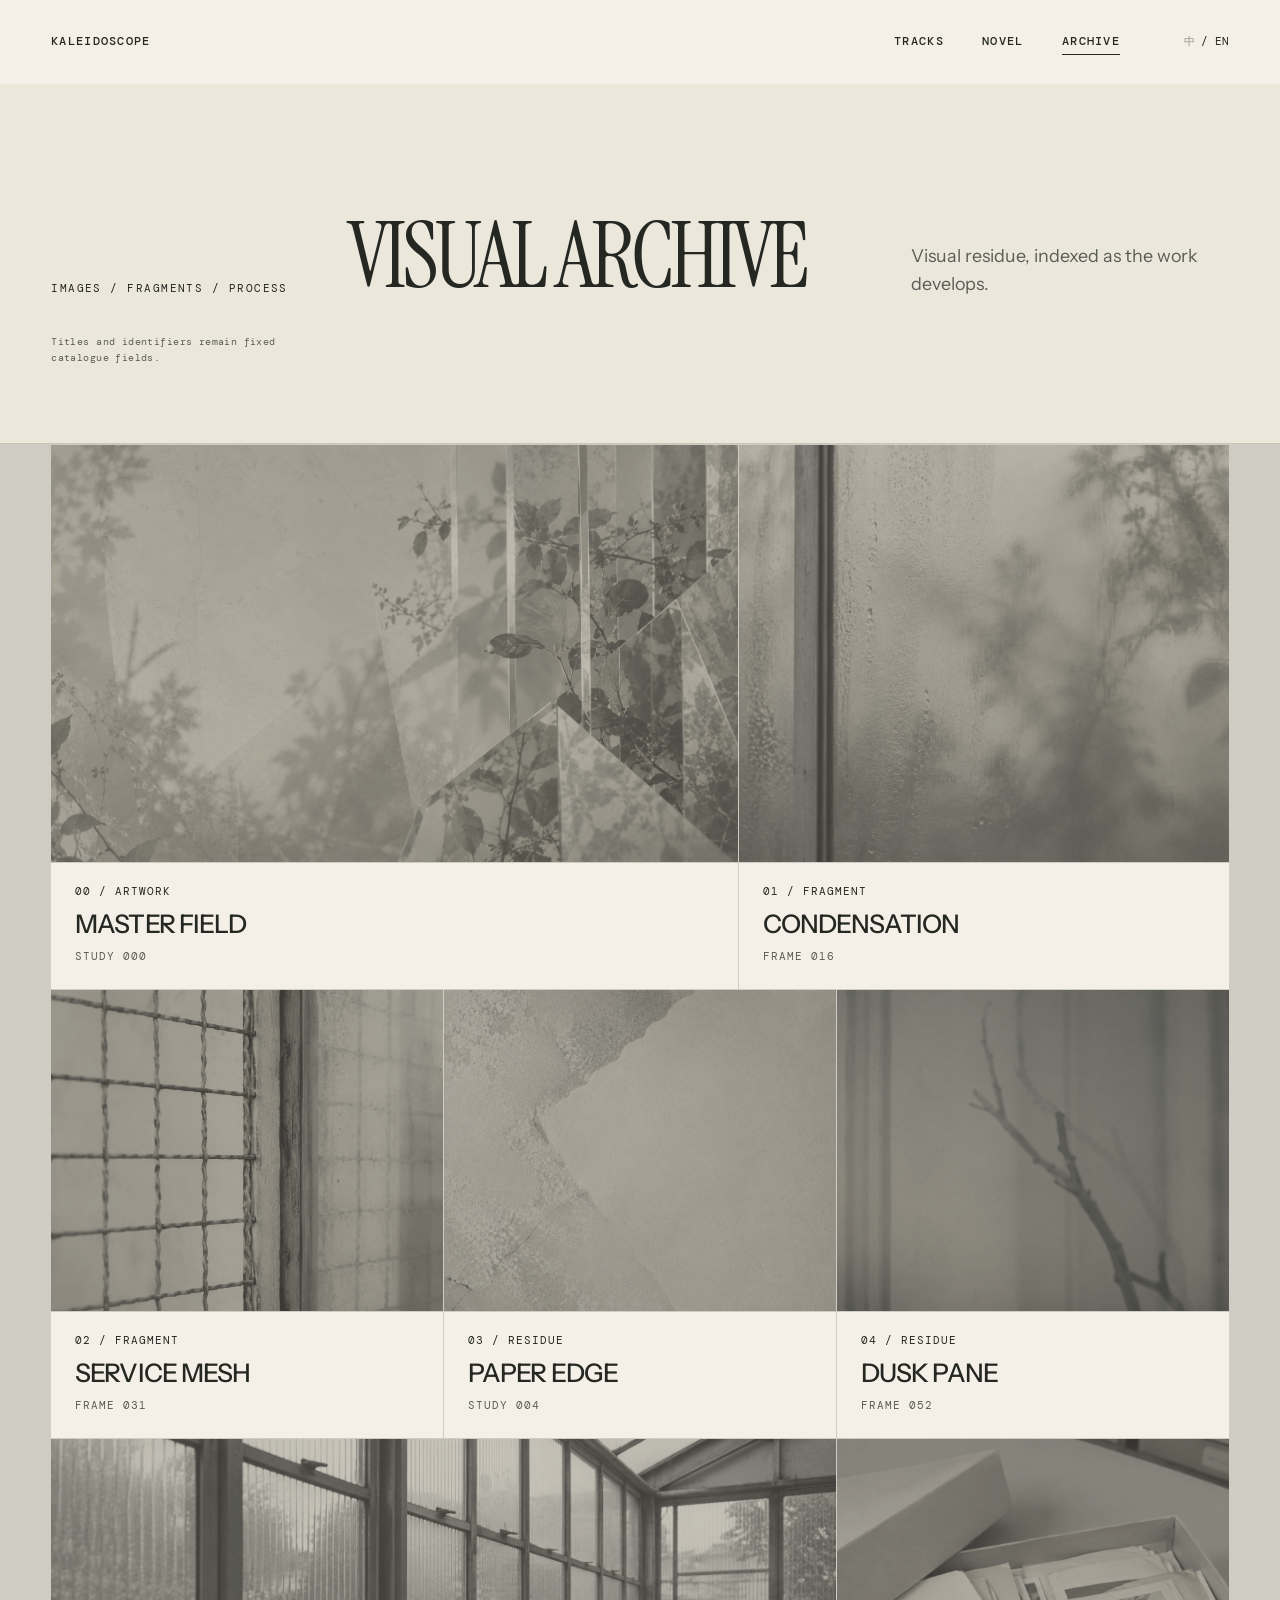
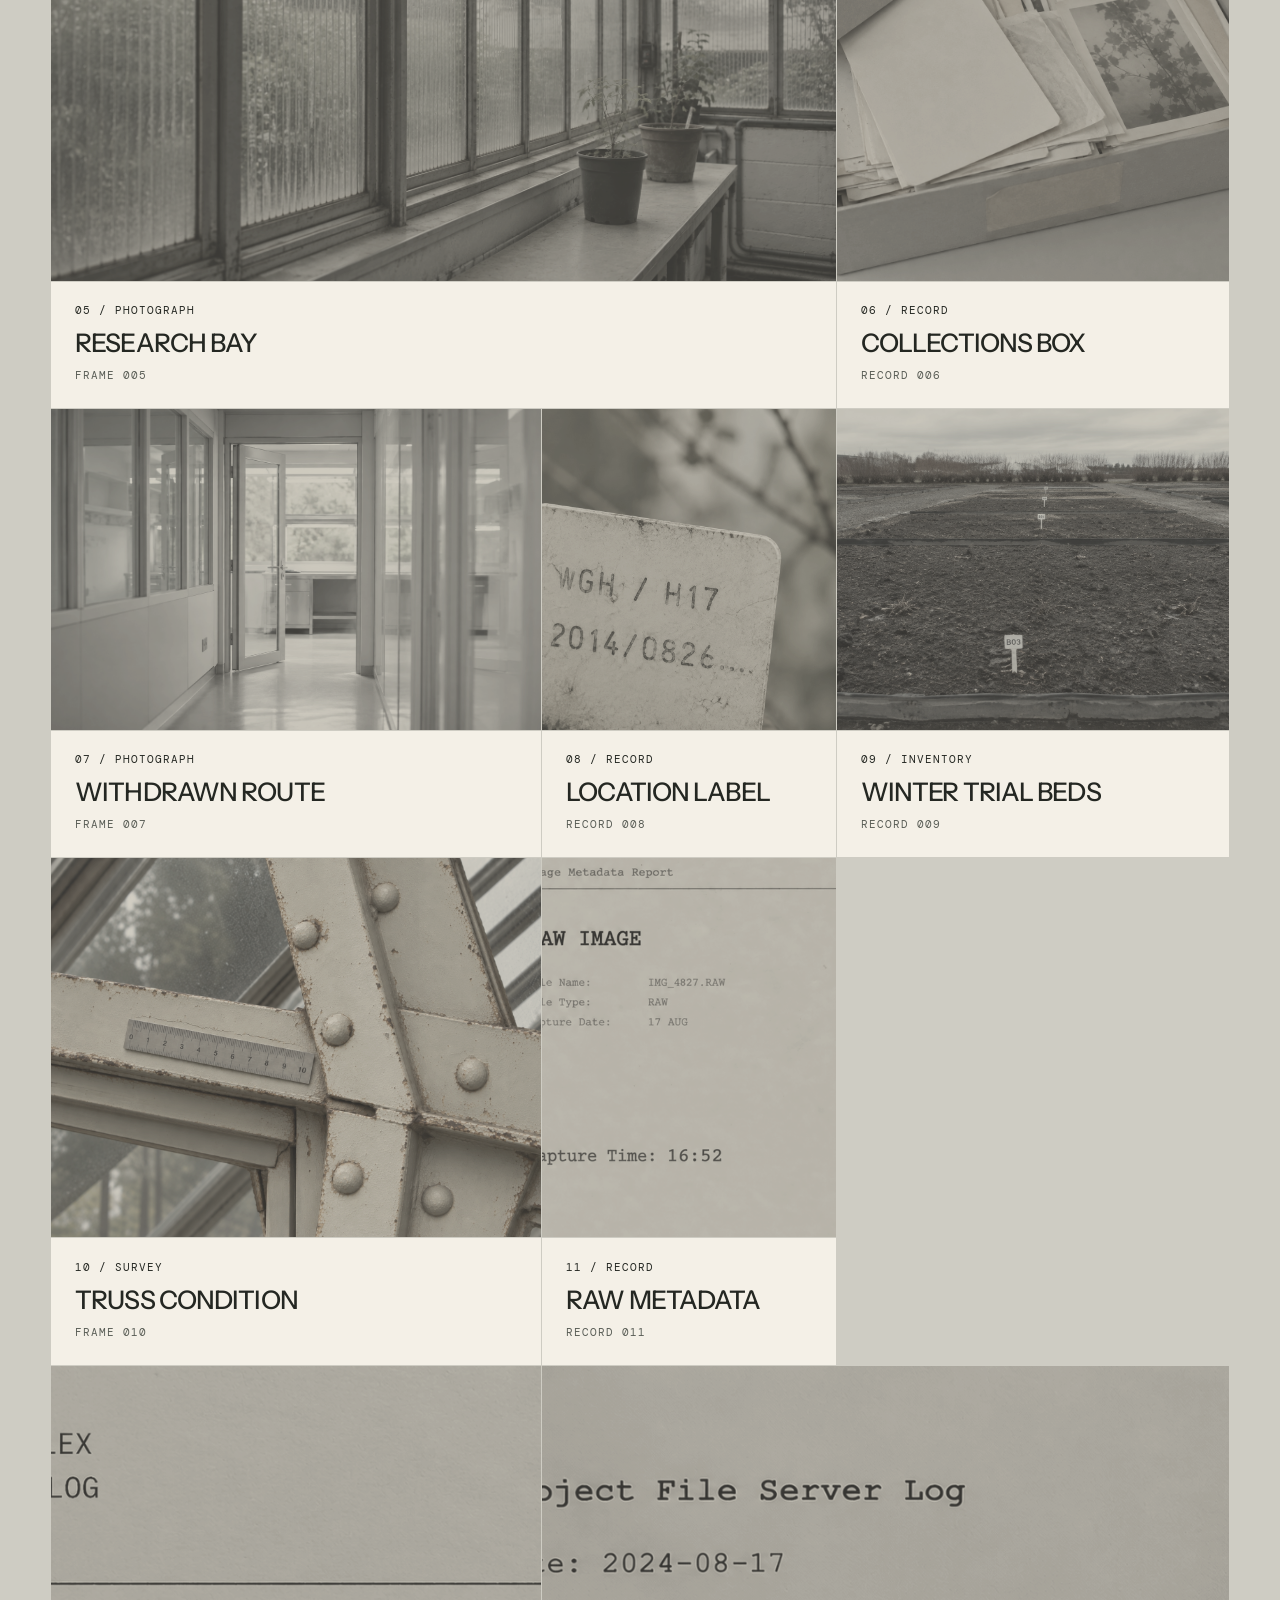
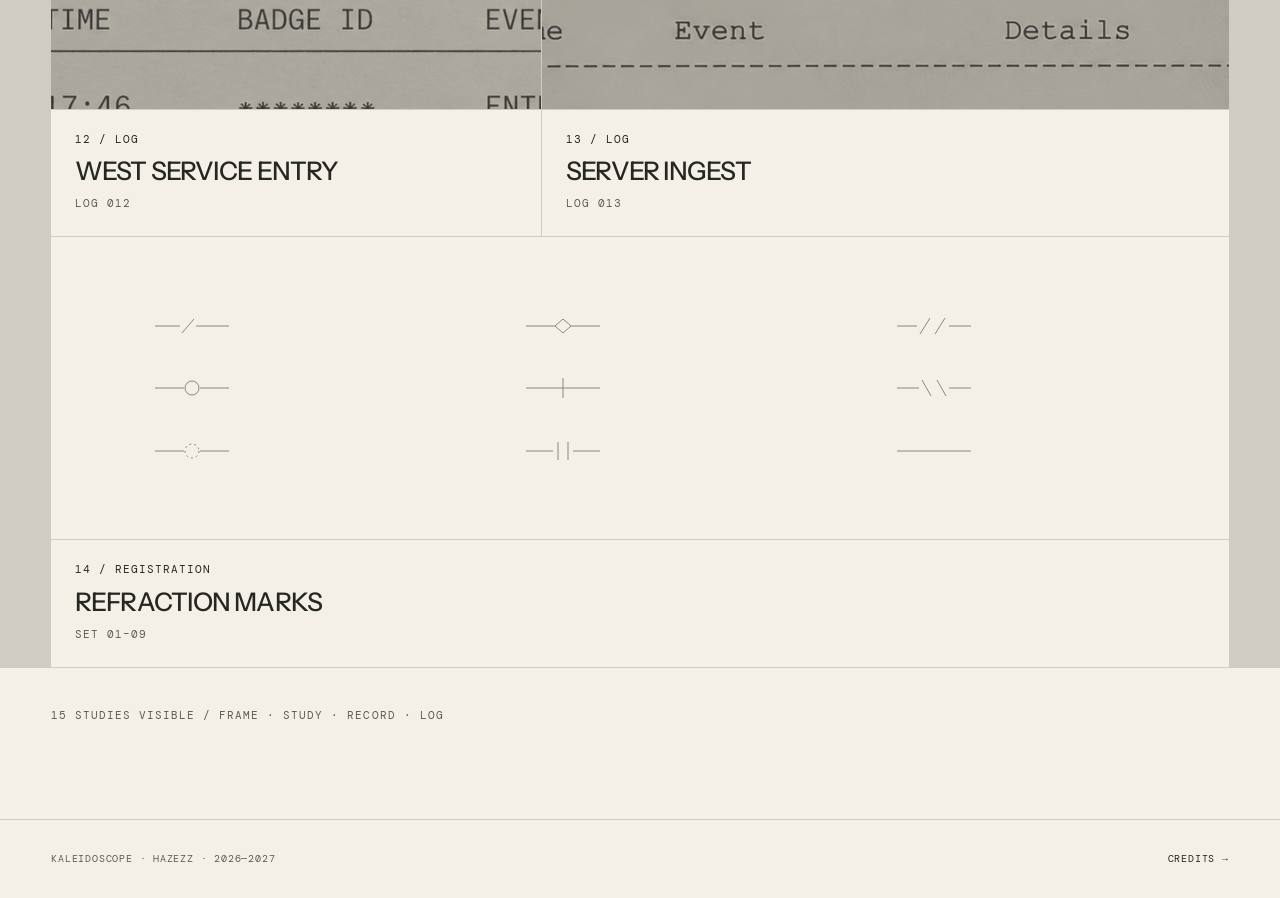
==== commit 4d8415c3: "Split archive source records" ====
--- a/archive.html
+++ b/archive.html
@@ -5,7 +5,7 @@
   <meta name="viewport" content="width=device-width, initial-scale=1">
   <title>Archive — Kaleidoscope</title>
   <meta name="description" content="The visual archive of Kaleidoscope by HazezZ.">
-  <link rel="stylesheet" href="css/main.css?v=20260909j">
+  <link rel="stylesheet" href="css/main.css?v=20260909l">
   <script src="js/i18n.js?v=20260909j" defer></script>
 </head>
 <body>
@@ -66,11 +66,19 @@
         <figure><img src="assets/images/condition-survey.jpg" alt="A corroded greenhouse truss joint beside a measurement scale" loading="lazy"></figure>
         <div class="archive-meta"><p>10 / Survey</p><h2>Truss condition</h2><span>Frame 010</span></div>
       </article>
-      <article class="archive-card archive-card--plate" id="archive-11" role="button" tabindex="0" data-archive-item data-archive-image="assets/images/evidence-plate.svg" data-archive-id="PLATE 011" data-archive-title="SOURCES HELD SEPARATELY" data-archive-appears="V / VIII">
-        <figure><img src="assets/images/evidence-plate.svg" alt="Evidence plate separating camera, server, and badge timestamps" loading="lazy"></figure>
-        <div class="archive-meta"><p>11 / Plate</p><h2>Sources held separately</h2><span>Plate 011</span></div>
+      <article class="archive-card archive-card--raw" id="archive-11" role="button" tabindex="0" data-archive-item data-archive-image="assets/images/raw-metadata.png" data-archive-id="RECORD 011" data-archive-title="RAW METADATA" data-archive-appears="VIII">
+        <figure><img src="assets/images/raw-metadata.png" alt="A raw image metadata report" loading="lazy"></figure>
+        <div class="archive-meta"><p>11 / Record</p><h2>Raw metadata</h2><span>Record 011</span></div>
       </article>
-      <article class="archive-card archive-card--marks" id="archive-12" role="button" tabindex="0" data-archive-item data-archive-kind="marks" data-archive-id="SET 01–09" data-archive-title="REFRACTION MARKS" data-archive-appears="TRACKS / SITE SYSTEM">
+      <article class="archive-card archive-card--entry" id="archive-12" role="button" tabindex="0" data-archive-item data-archive-image="assets/images/west-service-entry.png" data-archive-id="LOG 012" data-archive-title="WEST SERVICE ENTRY" data-archive-appears="VIII">
+        <figure><img src="assets/images/west-service-entry.png" alt="A greenhouse access control log" loading="lazy"></figure>
+        <div class="archive-meta"><p>12 / Log</p><h2>West service entry</h2><span>Log 012</span></div>
+      </article>
+      <article class="archive-card archive-card--ingest" id="archive-13" role="button" tabindex="0" data-archive-item data-archive-image="assets/images/server-ingest.png" data-archive-id="LOG 013" data-archive-title="SERVER INGEST" data-archive-appears="VIII">
+        <figure><img src="assets/images/server-ingest.png" alt="A project file server log" loading="lazy"></figure>
+        <div class="archive-meta"><p>13 / Log</p><h2>Server ingest</h2><span>Log 013</span></div>
+      </article>
+      <article class="archive-card archive-card--marks" id="archive-14" role="button" tabindex="0" data-archive-item data-archive-kind="marks" data-archive-id="SET 01–09" data-archive-title="REFRACTION MARKS" data-archive-appears="TRACKS / SITE SYSTEM">
         <div class="archive-mark-set" aria-hidden="true">
           <svg><use href="assets/images/refraction-marks.svg#mark-01"></use></svg>
           <svg><use href="assets/images/refraction-marks.svg#mark-02"></use></svg>
@@ -82,10 +90,10 @@
           <svg><use href="assets/images/refraction-marks.svg#mark-08"></use></svg>
           <svg><use href="assets/images/refraction-marks.svg#mark-09"></use></svg>
         </div>
-        <div class="archive-meta"><p>12 / Registration</p><h2>Refraction marks</h2><span>Set 01–09</span></div>
+        <div class="archive-meta"><p>14 / Registration</p><h2>Refraction marks</h2><span>Set 01–09</span></div>
       </article>
     </section>
-    <p class="archive-status" data-i18n="archive.status">13 studies visible / frame · study · record · plate</p>
+    <p class="archive-status" data-i18n="archive.status">15 studies visible / frame · study · record · log</p>
   </main>
   <dialog class="archive-dialog" data-archive-dialog aria-labelledby="archive-dialog-title">
     <button type="button" class="archive-dialog-close" data-archive-close data-i18n-aria-label="archive.close">Close</button>
--- a/css/main.css
+++ b/css/main.css
@@ -526,7 +526,9 @@
 .archive-card--label { grid-column: span 3; }
 .archive-card--beds { grid-column: span 4; }
 .archive-card--survey { grid-column: span 5; min-height: 31rem; }
-.archive-card--plate { grid-column: span 7; min-height: 31rem; }
+.archive-card--raw { grid-column: span 3; min-height: 31rem; }
+.archive-card--entry { grid-column: span 5; }
+.archive-card--ingest { grid-column: span 7; }
 .archive-card--marks { grid-column: 1 / -1; min-height: 19rem; }
 .archive-card figure {
   min-height: 0;
@@ -555,9 +557,13 @@
 .archive-card--label img { object-position: 47% center; }
 .archive-card--beds img { object-position: center 58%; }
 .archive-card--survey img { object-position: 57% center; filter: grayscale(.18) saturate(.62) contrast(.96); }
-.archive-card--plate img { object-fit: contain; padding: clamp(1.25rem, 3vw, 2.5rem); filter: grayscale(1) contrast(.96); }
+.archive-card--raw img { transform: scale(2.3); transform-origin: 18% 10%; }
+.archive-card--entry img { transform: scale(2.3); transform-origin: 15% 10%; }
+.archive-card--ingest img { transform: scale(2.3); transform-origin: 12% 10%; }
 .archive-card:hover img { transform: scale(1.018); filter: grayscale(.35) saturate(.64) contrast(.94); opacity: .9; }
-.archive-card--plate:hover img { filter: grayscale(1) contrast(.96); }
+.archive-card--raw:hover img { transform: scale(2.34); }
+.archive-card--entry:hover img { transform: scale(2.34); }
+.archive-card--ingest:hover img { transform: scale(2.34); }
 .archive-meta {
   display: grid;
   grid-template-columns: 1fr auto;
@@ -658,7 +664,9 @@
   .archive-card--label,
   .archive-card--beds,
   .archive-card--survey,
-  .archive-card--plate,
+  .archive-card--raw,
+  .archive-card--entry,
+  .archive-card--ingest,
   .archive-card--marks { grid-column: 1; min-height: 22rem; }
   .archive-card--marks { min-height: 17rem; }
   .archive-mark-set { gap: 1.5rem 2.5rem; padding: 2.5rem 1.5rem; }
@@ -734,11 +742,21 @@
   text-transform: uppercase;
 }
 .master-index-list article > a:nth-child(2) {
+  display: flex;
+  flex-wrap: wrap;
+  align-items: baseline;
+  gap: .28em .42em;
   font: 500 clamp(1.1rem, 2vw, 1.55rem)/1.1 var(--sans);
   letter-spacing: -.025em;
   text-decoration: none;
 }
 .master-index-list article > a:nth-child(2)[lang] { font-family: var(--serif); }
+.title-gloss {
+  color: var(--ink-soft);
+  font: italic 400 .68em/1.25 var(--sans);
+  letter-spacing: 0;
+  text-transform: none;
+}
 .master-index-list article > a:last-child {
   justify-self: end;
   font: 500 .68rem/1 var(--mono);
@@ -783,7 +801,7 @@
   transition: transform .55s ease, opacity .35s ease;
 }
 .home-archive-grid a:nth-child(2) img { object-position: 44% center; }
-.home-archive-grid a:nth-child(3) img { object-fit: contain; padding: 8%; background: var(--paper); }
+.home-archive-grid a:nth-child(3) img { object-position: 52% center; }
 .home-archive-grid a:hover img { transform: scale(1.018); opacity: .78; }
 .home-archive-grid span {
   position: absolute;
@@ -831,6 +849,10 @@
   background: color-mix(in srgb, var(--glass-blue) 10%, transparent);
 }
 .track-row h2 {
+  display: flex;
+  flex-wrap: wrap;
+  align-items: baseline;
+  gap: .25em .38em;
   margin: 0;
   font: 500 clamp(1rem, 1.7vw, 1.38rem)/1.1 var(--sans);
   letter-spacing: -.025em;
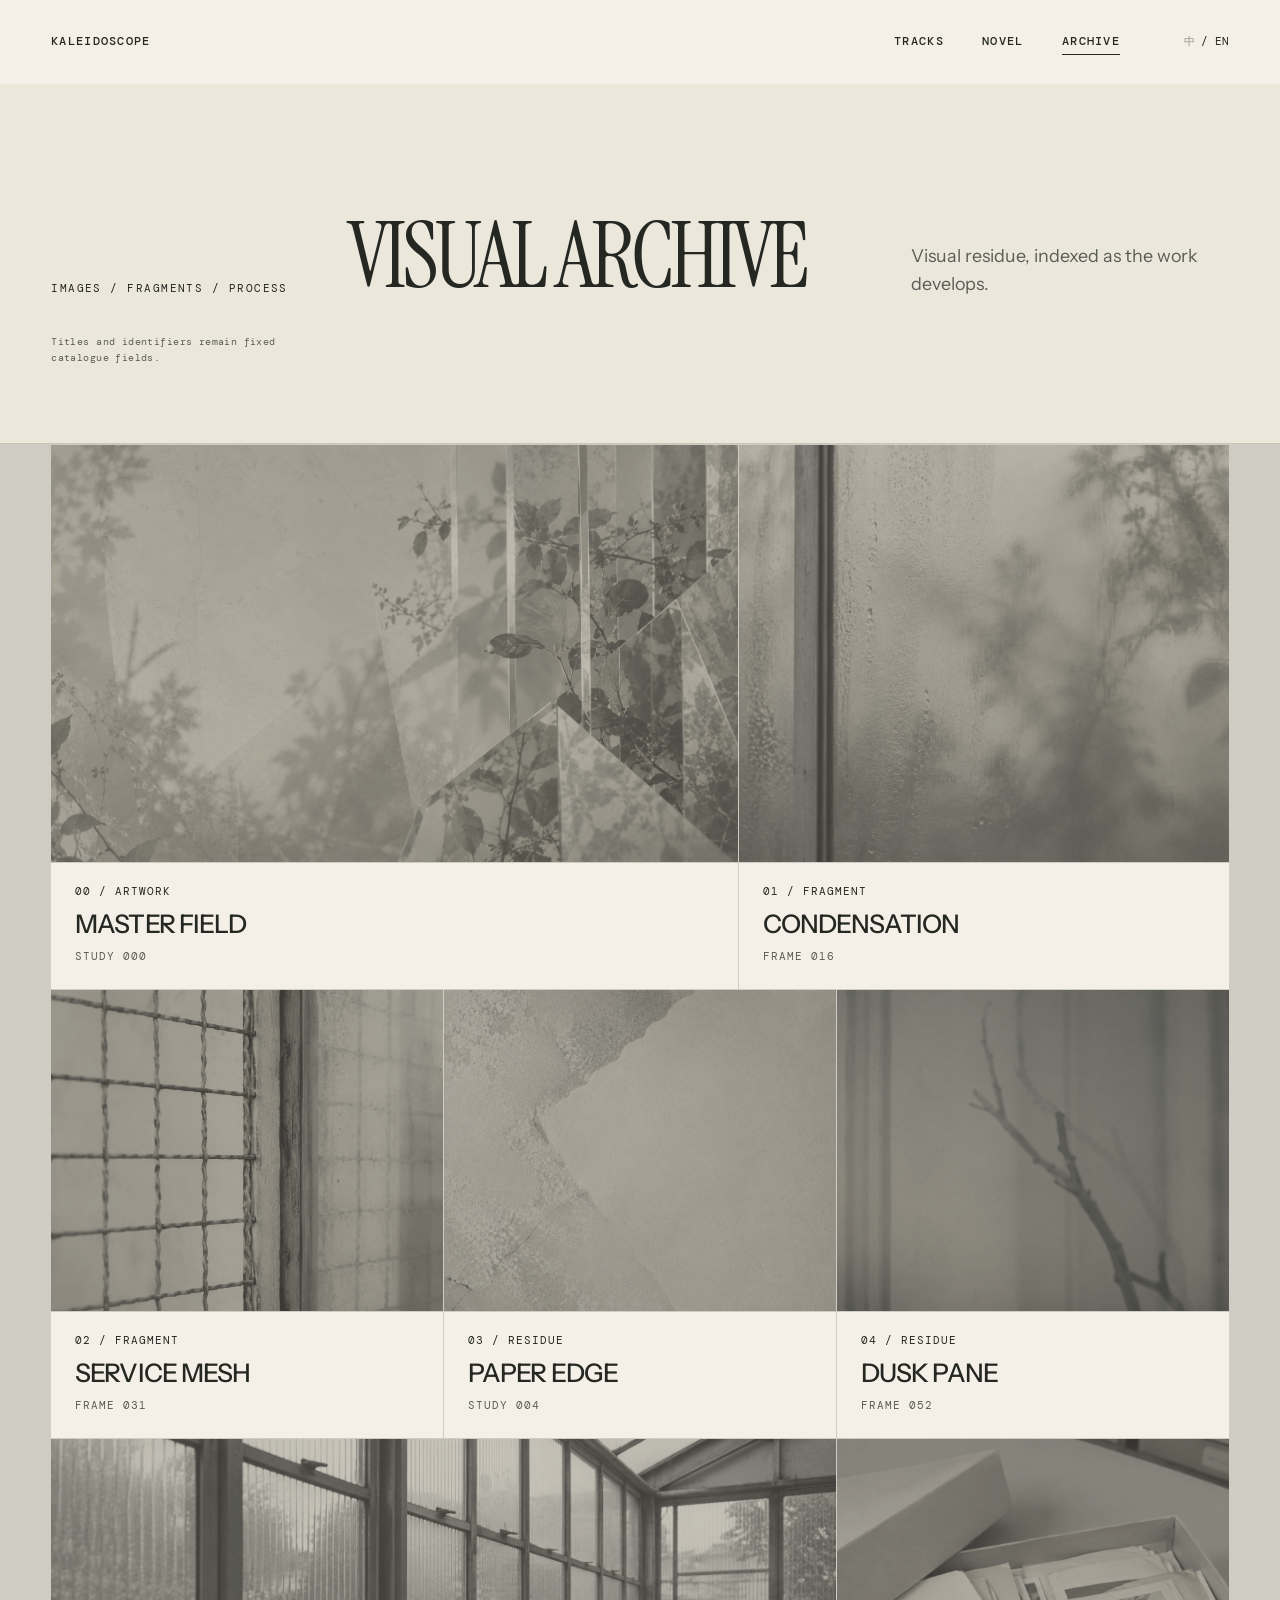
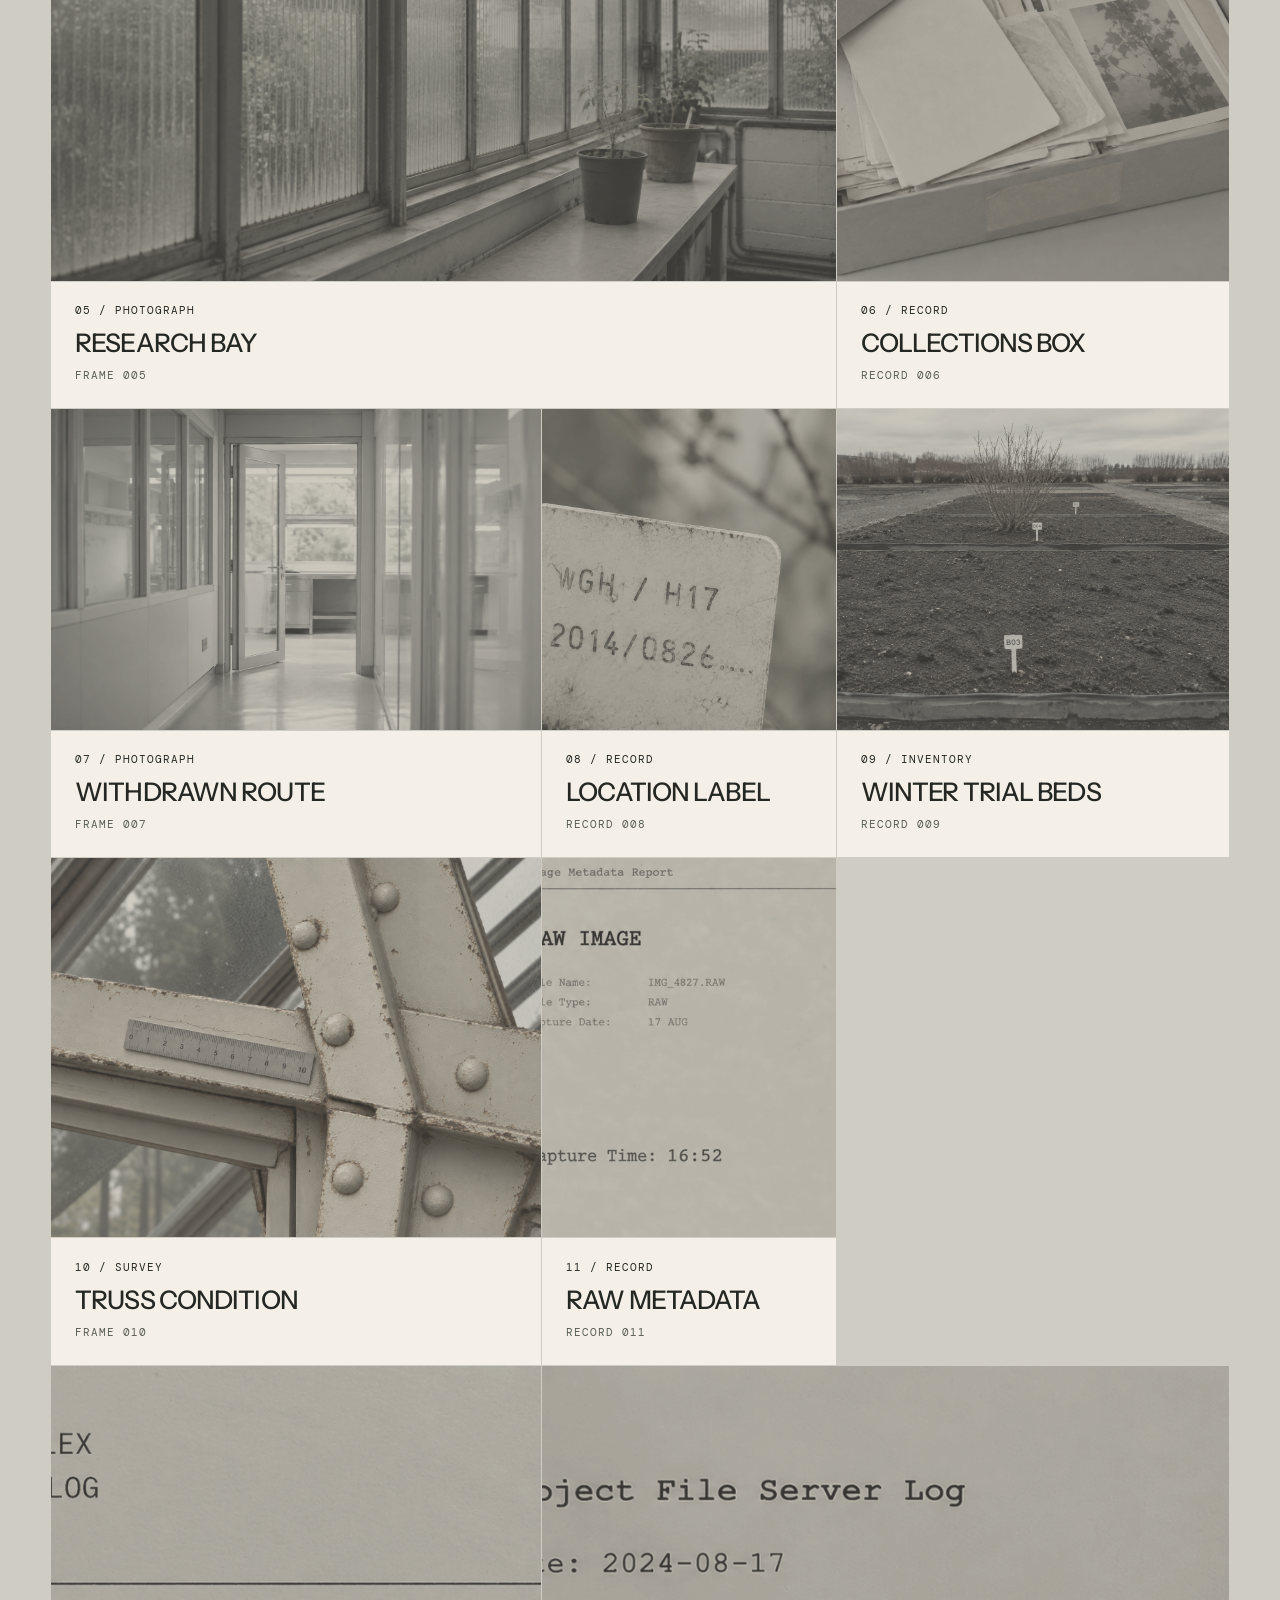
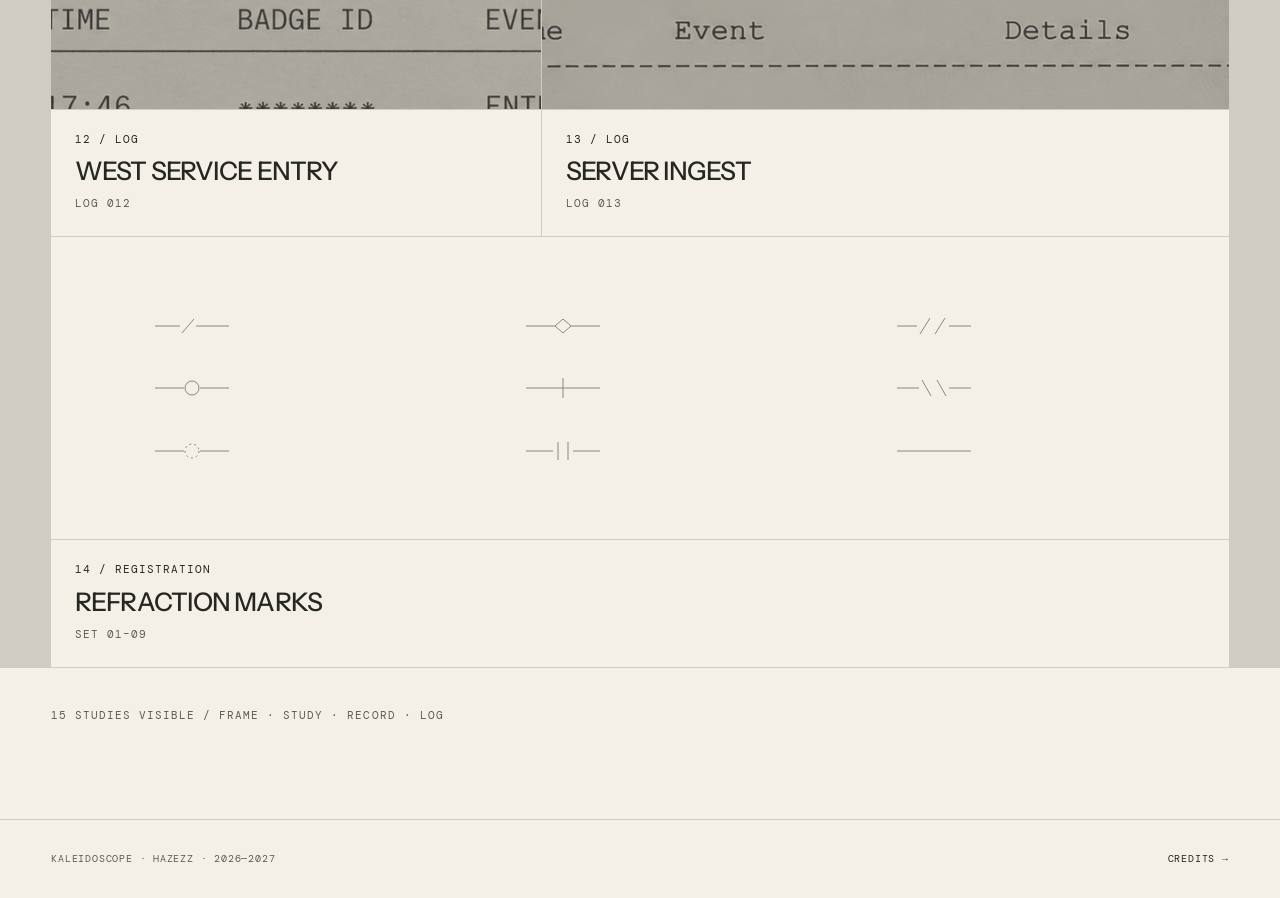
==== commit a1e5bcb1: "Refine novel evidence and character logic" ====
--- a/archive.html
+++ b/archive.html
@@ -67,7 +67,7 @@
         <div class="archive-meta"><p>10 / Survey</p><h2>Truss condition</h2><span>Frame 010</span></div>
       </article>
       <article class="archive-card archive-card--raw" id="archive-11" role="button" tabindex="0" data-archive-item data-archive-image="assets/images/raw-metadata.png" data-archive-id="RECORD 011" data-archive-title="RAW METADATA" data-archive-appears="VIII">
-        <figure><img src="assets/images/raw-metadata.png" alt="A raw image metadata report" loading="lazy"></figure>
+        <figure><img src="assets/images/raw-metadata.png" alt="A cropped raw image metadata report showing 17 AUG and 16:52; the year is outside this excerpt" loading="lazy"></figure>
         <div class="archive-meta"><p>11 / Record</p><h2>Raw metadata</h2><span>Record 011</span></div>
       </article>
       <article class="archive-card archive-card--entry" id="archive-12" role="button" tabindex="0" data-archive-item data-archive-image="assets/images/west-service-entry.png" data-archive-id="LOG 012" data-archive-title="WEST SERVICE ENTRY" data-archive-appears="VIII">
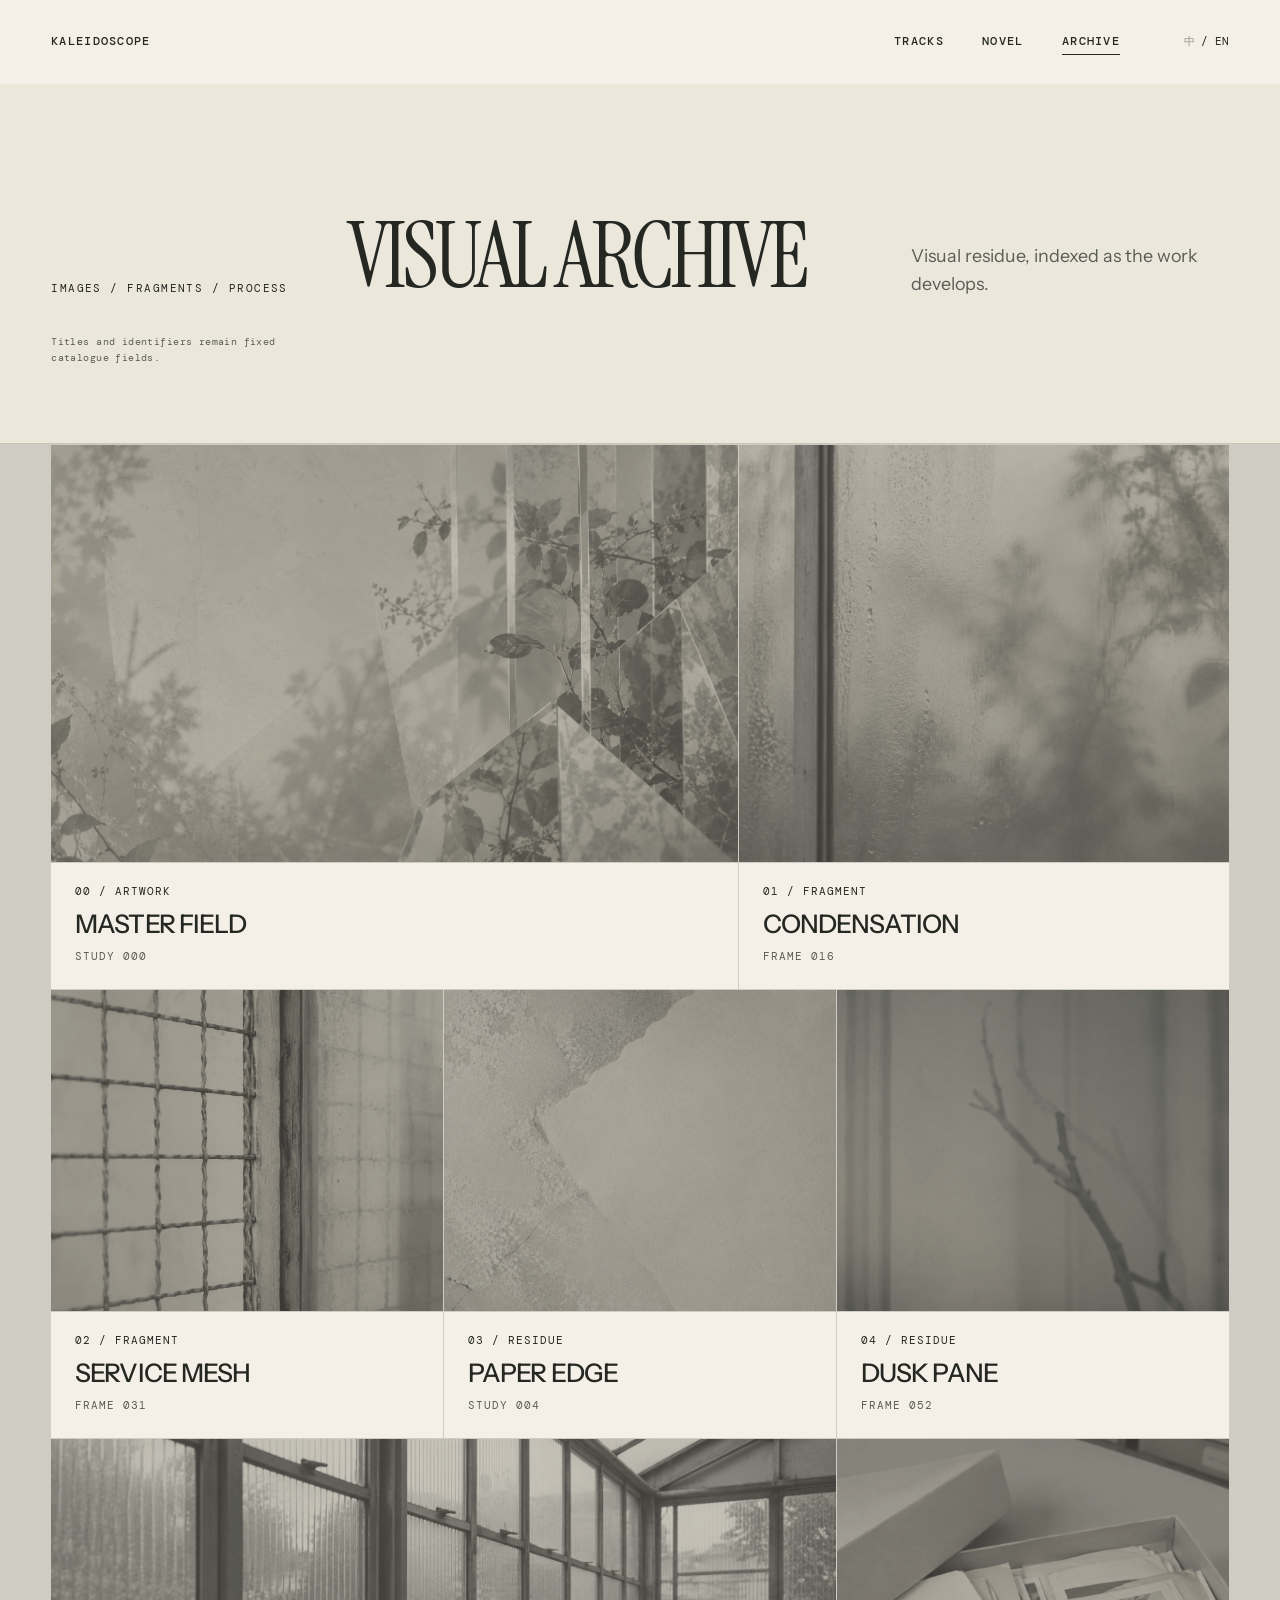
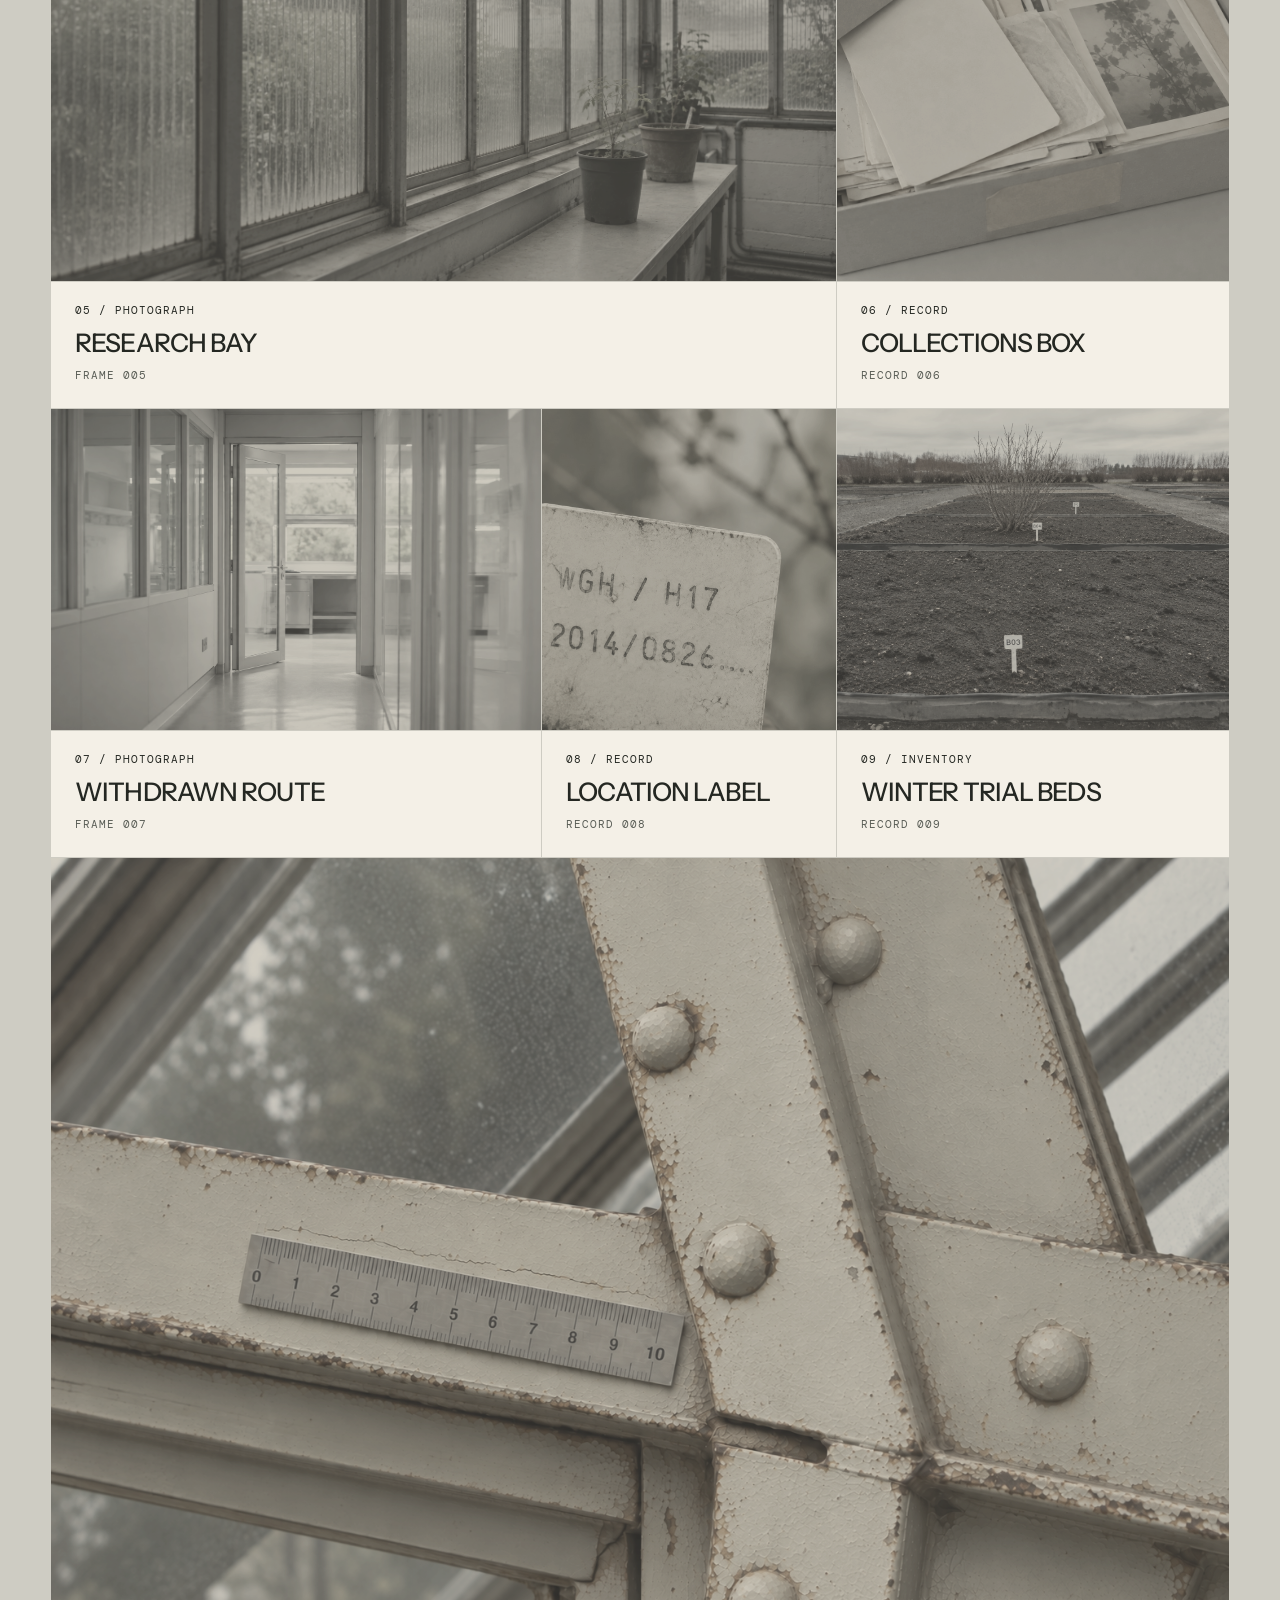
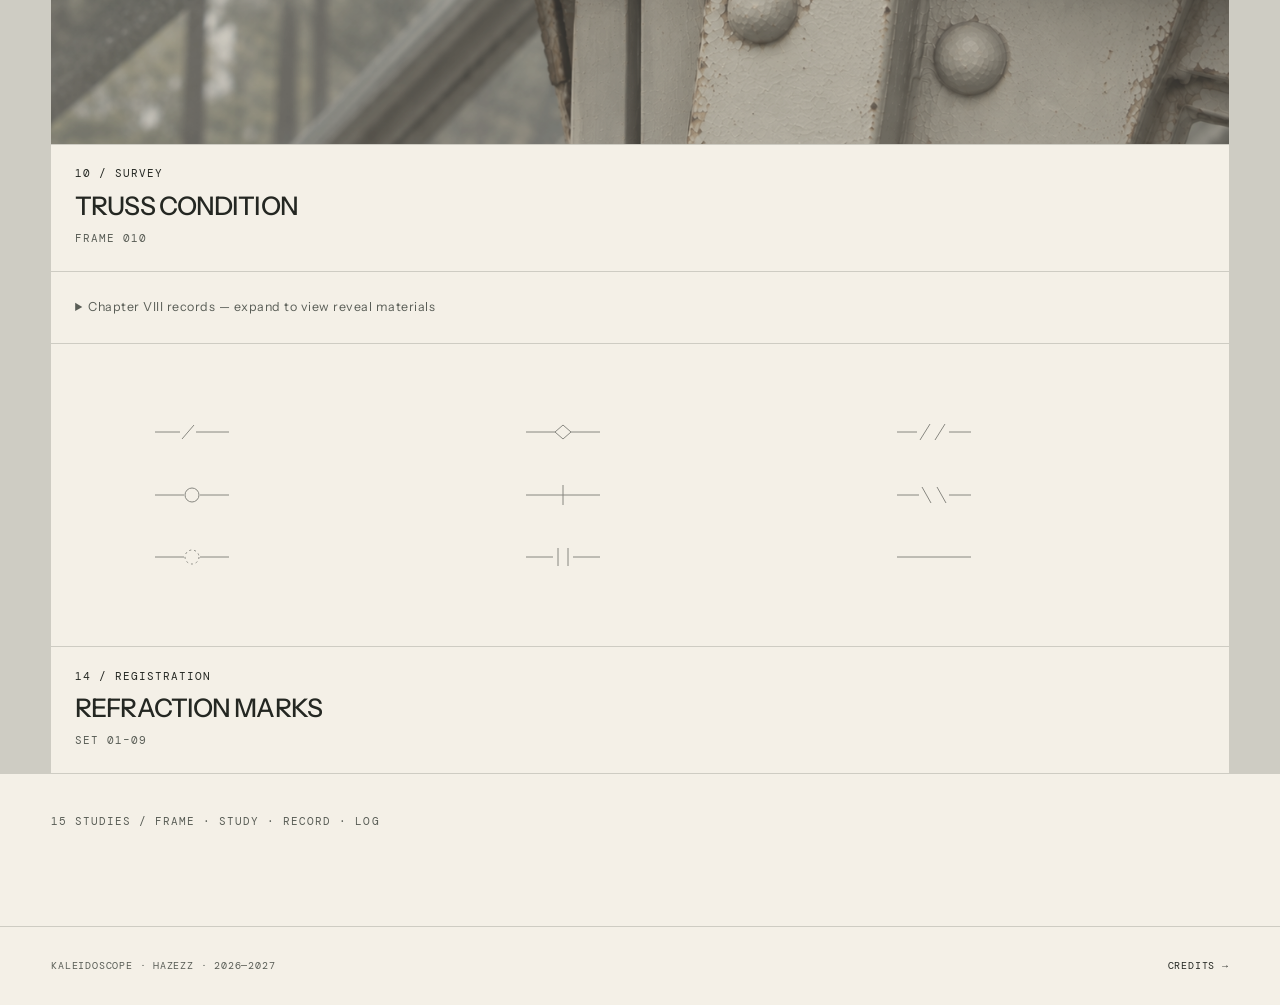
==== commit 4b336376: "Refine novel clues, character moments, and reveal pacing" ====
--- a/archive.html
+++ b/archive.html
@@ -5,8 +5,8 @@
   <meta name="viewport" content="width=device-width, initial-scale=1">
   <title>Archive — Kaleidoscope</title>
   <meta name="description" content="The visual archive of Kaleidoscope by HazezZ.">
-  <link rel="stylesheet" href="css/main.css?v=20260909l">
-  <script src="js/i18n.js?v=20260909j" defer></script>
+  <link rel="stylesheet" href="css/main.css?v=20261029d">
+  <script src="js/i18n.js?v=20261029d" defer></script>
 </head>
 <body>
   <header class="site-header is-scrolled" data-header>
@@ -66,18 +66,23 @@
         <figure><img src="assets/images/condition-survey.jpg" alt="A corroded greenhouse truss joint beside a measurement scale" loading="lazy"></figure>
         <div class="archive-meta"><p>10 / Survey</p><h2>Truss condition</h2><span>Frame 010</span></div>
       </article>
-      <article class="archive-card archive-card--raw" id="archive-11" role="button" tabindex="0" data-archive-item data-archive-image="assets/images/raw-metadata.png" data-archive-id="RECORD 011" data-archive-title="RAW METADATA" data-archive-appears="VIII">
-        <figure><img src="assets/images/raw-metadata.png" alt="A cropped raw image metadata report showing 17 AUG and 16:52; the year is outside this excerpt" loading="lazy"></figure>
-        <div class="archive-meta"><p>11 / Record</p><h2>Raw metadata</h2><span>Record 011</span></div>
-      </article>
-      <article class="archive-card archive-card--entry" id="archive-12" role="button" tabindex="0" data-archive-item data-archive-image="assets/images/west-service-entry.png" data-archive-id="LOG 012" data-archive-title="WEST SERVICE ENTRY" data-archive-appears="VIII">
-        <figure><img src="assets/images/west-service-entry.png" alt="A greenhouse access control log" loading="lazy"></figure>
-        <div class="archive-meta"><p>12 / Log</p><h2>West service entry</h2><span>Log 012</span></div>
-      </article>
-      <article class="archive-card archive-card--ingest" id="archive-13" role="button" tabindex="0" data-archive-item data-archive-image="assets/images/server-ingest.png" data-archive-id="LOG 013" data-archive-title="SERVER INGEST" data-archive-appears="VIII">
-        <figure><img src="assets/images/server-ingest.png" alt="A project file server log" loading="lazy"></figure>
-        <div class="archive-meta"><p>13 / Log</p><h2>Server ingest</h2><span>Log 013</span></div>
-      </article>
+      <details class="archive-evidence">
+        <summary data-i18n="archive.revealRecords">Chapter VIII records — expand to view reveal materials</summary>
+        <div class="archive-evidence-grid">
+          <article class="archive-card archive-card--raw" id="archive-11" role="button" tabindex="0" data-archive-item data-archive-image="assets/images/raw-metadata.png" data-archive-id="RECORD 011" data-archive-title="RAW METADATA" data-archive-appears="VIII">
+            <figure><img src="assets/images/raw-metadata.png" alt="A cropped raw image metadata report showing 17 AUG and 16:52; the year is outside this excerpt" loading="lazy"></figure>
+            <div class="archive-meta"><p>11 / Record</p><h2>Raw metadata</h2><span>Record 011</span></div>
+          </article>
+          <article class="archive-card archive-card--entry" id="archive-12" role="button" tabindex="0" data-archive-item data-archive-image="assets/images/west-service-entry.png" data-archive-id="LOG 012" data-archive-title="WEST SERVICE ENTRY" data-archive-appears="VIII">
+            <figure><img src="assets/images/west-service-entry.png" alt="A greenhouse access control log" loading="lazy"></figure>
+            <div class="archive-meta"><p>12 / Log</p><h2>West service entry</h2><span>Log 012</span></div>
+          </article>
+          <article class="archive-card archive-card--ingest" id="archive-13" role="button" tabindex="0" data-archive-item data-archive-image="assets/images/server-ingest.png" data-archive-id="LOG 013" data-archive-title="SERVER INGEST" data-archive-appears="VIII">
+            <figure><img src="assets/images/server-ingest.png" alt="A project file server log" loading="lazy"></figure>
+            <div class="archive-meta"><p>13 / Log</p><h2>Server ingest</h2><span>Log 013</span></div>
+          </article>
+        </div>
+      </details>
       <article class="archive-card archive-card--marks" id="archive-14" role="button" tabindex="0" data-archive-item data-archive-kind="marks" data-archive-id="SET 01–09" data-archive-title="REFRACTION MARKS" data-archive-appears="TRACKS / SITE SYSTEM">
         <div class="archive-mark-set" aria-hidden="true">
           <svg><use href="assets/images/refraction-marks.svg#mark-01"></use></svg>
@@ -93,7 +98,7 @@
         <div class="archive-meta"><p>14 / Registration</p><h2>Refraction marks</h2><span>Set 01–09</span></div>
       </article>
     </section>
-    <p class="archive-status" data-i18n="archive.status">15 studies visible / frame · study · record · log</p>
+    <p class="archive-status" data-i18n="archive.status">15 studies / frame · study · record · log</p>
   </main>
   <dialog class="archive-dialog" data-archive-dialog aria-labelledby="archive-dialog-title">
     <button type="button" class="archive-dialog-close" data-archive-close data-i18n-aria-label="archive.close">Close</button>
--- a/css/main.css
+++ b/css/main.css
@@ -525,11 +525,28 @@
 .archive-card--corridor { grid-column: span 5; }
 .archive-card--label { grid-column: span 3; }
 .archive-card--beds { grid-column: span 4; }
-.archive-card--survey { grid-column: span 5; min-height: 31rem; }
+.archive-card--survey { grid-column: 1 / -1; min-height: 31rem; }
 .archive-card--raw { grid-column: span 3; min-height: 31rem; }
 .archive-card--entry { grid-column: span 5; }
 .archive-card--ingest { grid-column: span 7; }
 .archive-card--marks { grid-column: 1 / -1; min-height: 19rem; }
+.archive-evidence { grid-column: 1 / -1; background: var(--paper-soft); }
+.archive-evidence summary {
+  padding: 1.5rem;
+  color: var(--ink-soft);
+  font: 400 .78rem/1.8 var(--sans);
+  letter-spacing: .04em;
+  cursor: pointer;
+}
+.archive-evidence[open] summary { border-bottom: 1px solid var(--line); }
+.archive-evidence-grid {
+  display: grid;
+  grid-template-columns: repeat(3, minmax(0, 1fr));
+  gap: 1px;
+  background: var(--line);
+}
+.archive-evidence:not([open]) .archive-evidence-grid { display: none; }
+.archive-evidence-grid .archive-card { grid-column: auto; min-height: 26rem; }
 .archive-card figure {
   min-height: 0;
   margin: 0;
@@ -652,6 +669,7 @@
   .track-fragment-08 { width: 76vw; height: 31%; opacity: .13; }
   .track-fragment-09 { width: 78vw; height: 31%; opacity: .28; }
   .archive-grid { grid-template-columns: 1fr; }
+  .archive-evidence-grid { grid-template-columns: 1fr; }
   .archive-card,
   .archive-card--cover,
   .archive-card--mesh,
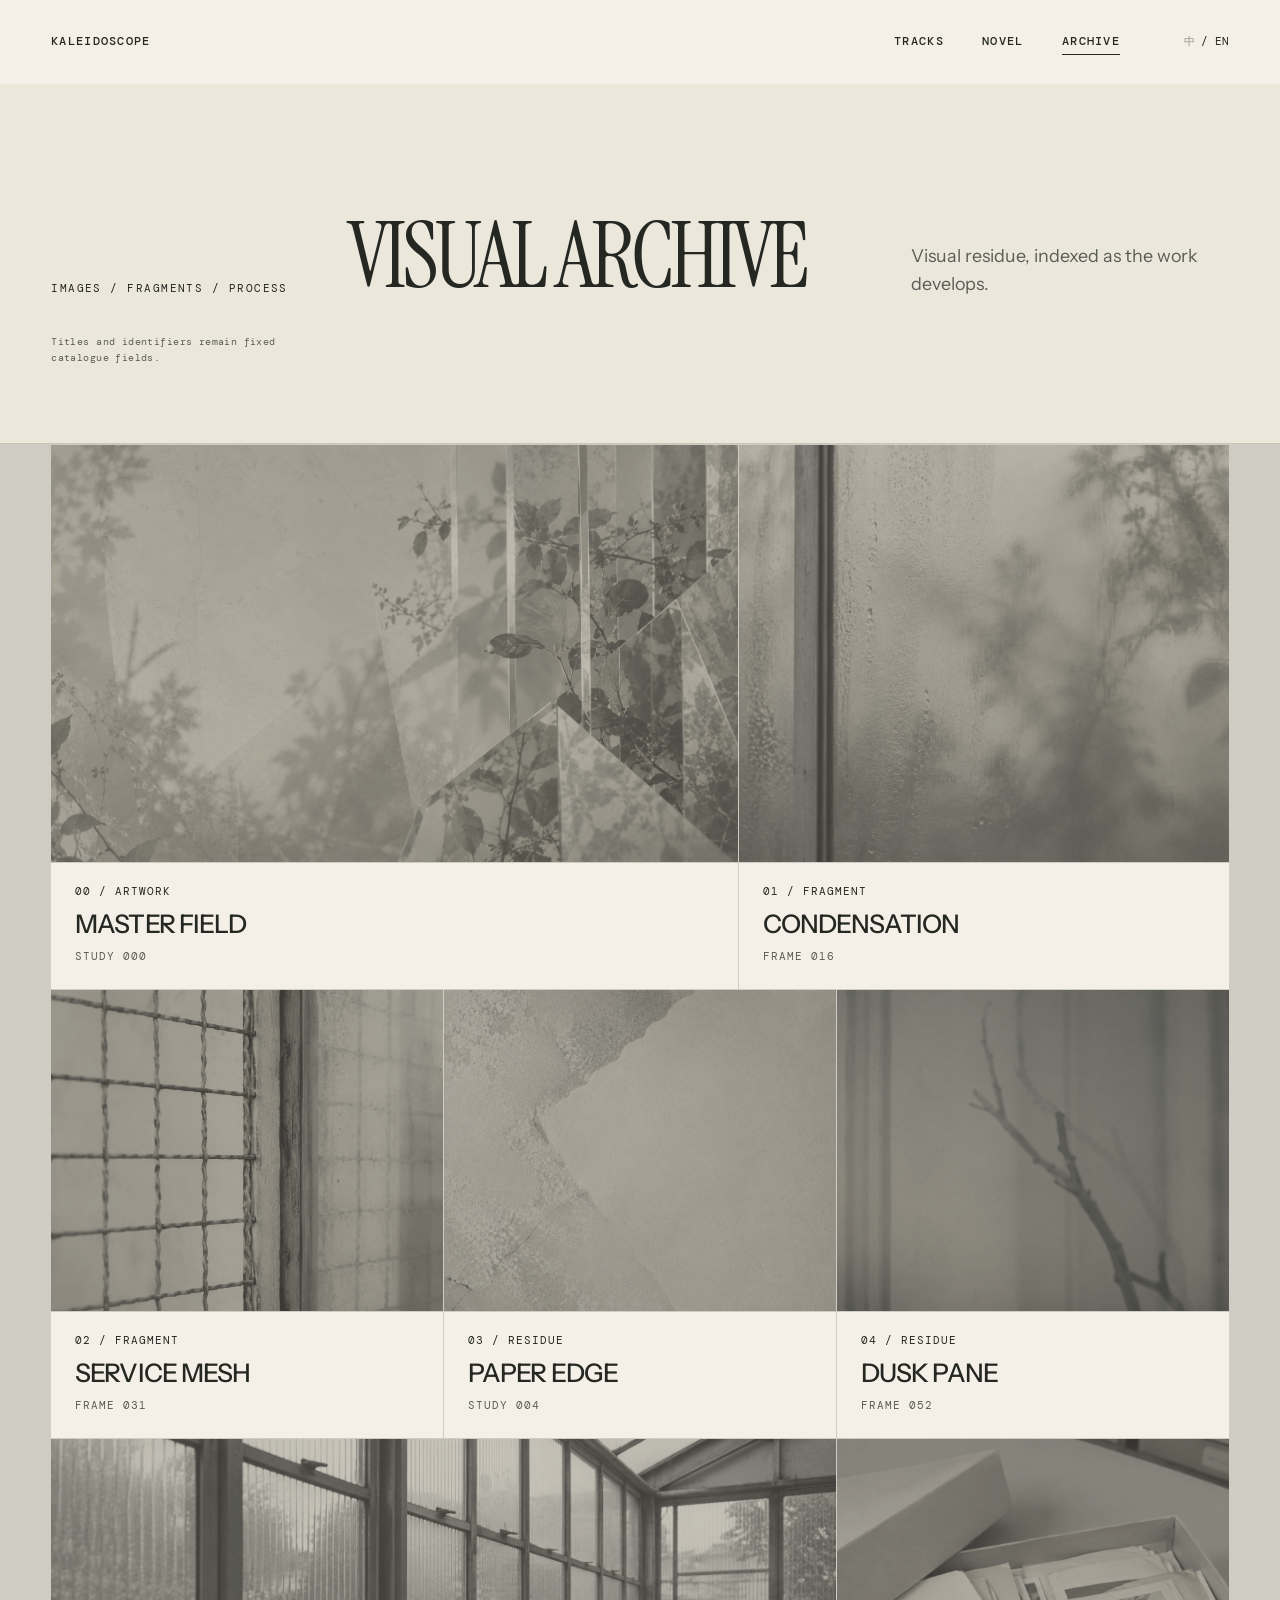
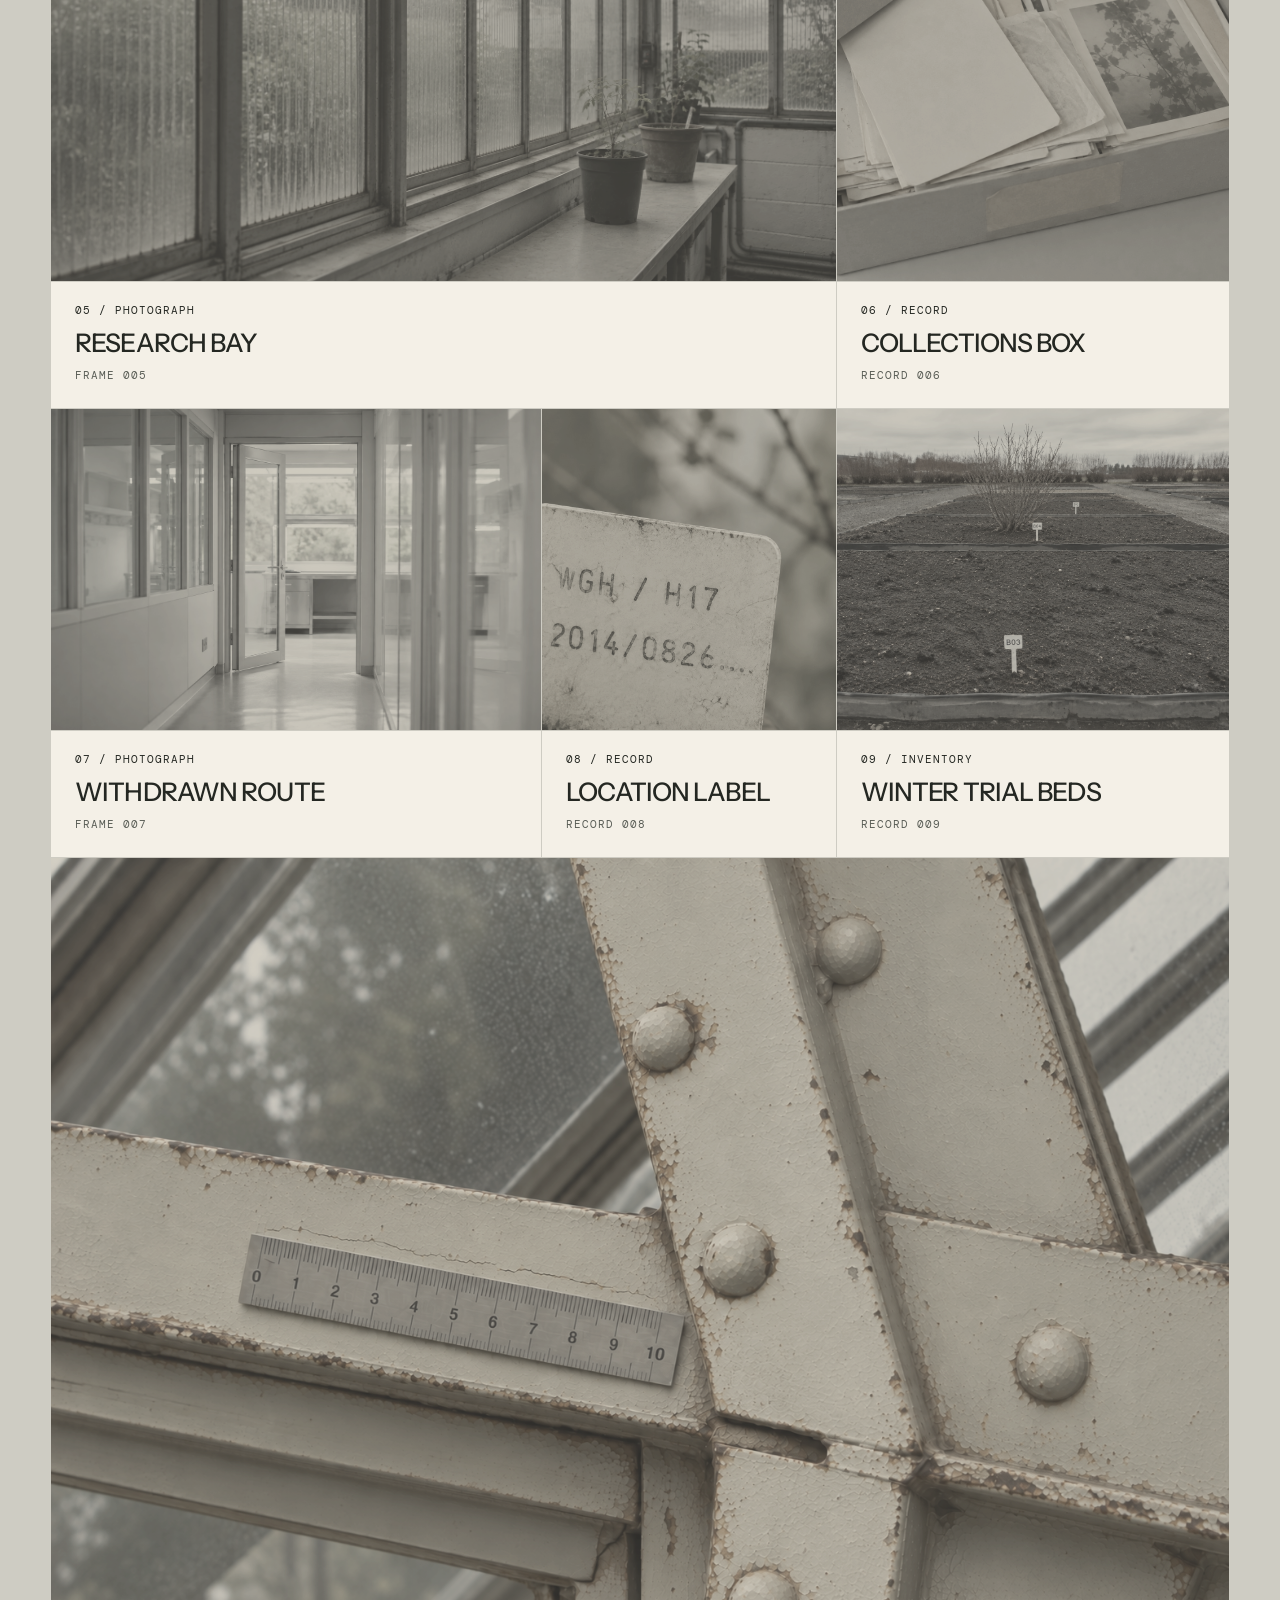
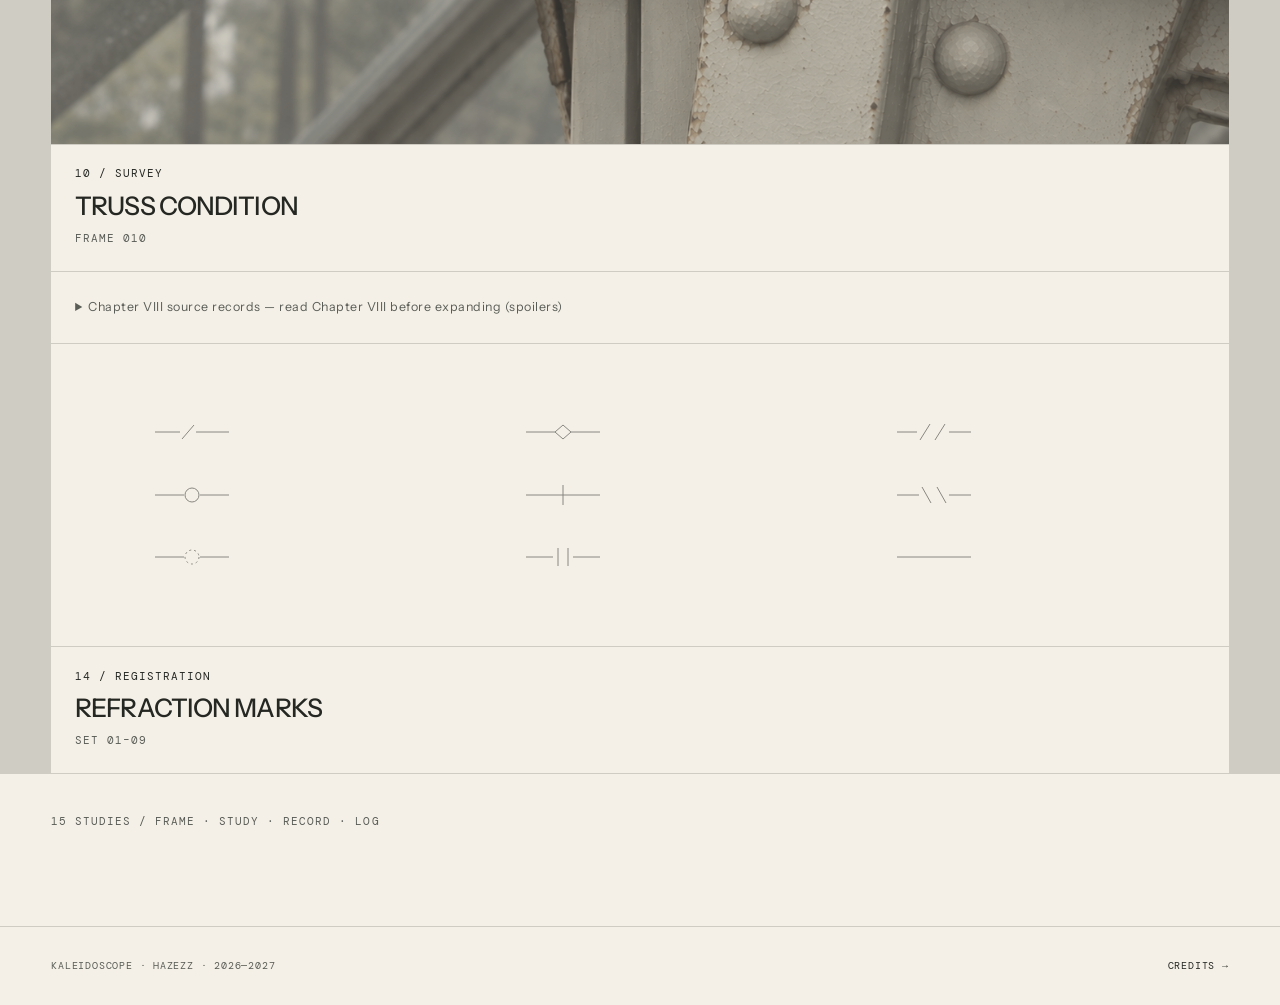
==== commit 10ab24f4: "Revise all nine chapters and clarify archive spoiler guidance" ====
--- a/archive.html
+++ b/archive.html
@@ -6,7 +6,7 @@
   <title>Archive — Kaleidoscope</title>
   <meta name="description" content="The visual archive of Kaleidoscope by HazezZ.">
   <link rel="stylesheet" href="css/main.css?v=20261029d">
-  <script src="js/i18n.js?v=20261029d" defer></script>
+  <script src="js/i18n.js?v=20261029e" defer></script>
 </head>
 <body>
   <header class="site-header is-scrolled" data-header>
@@ -67,7 +67,7 @@
         <div class="archive-meta"><p>10 / Survey</p><h2>Truss condition</h2><span>Frame 010</span></div>
       </article>
       <details class="archive-evidence">
-        <summary data-i18n="archive.revealRecords">Chapter VIII records — expand to view reveal materials</summary>
+        <summary data-i18n="archive.revealRecords">Chapter VIII source records — read Chapter VIII before expanding (spoilers)</summary>
         <div class="archive-evidence-grid">
           <article class="archive-card archive-card--raw" id="archive-11" role="button" tabindex="0" data-archive-item data-archive-image="assets/images/raw-metadata.png" data-archive-id="RECORD 011" data-archive-title="RAW METADATA" data-archive-appears="VIII">
             <figure><img src="assets/images/raw-metadata.png" alt="A cropped raw image metadata report showing 17 AUG and 16:52; the year is outside this excerpt" loading="lazy"></figure>
